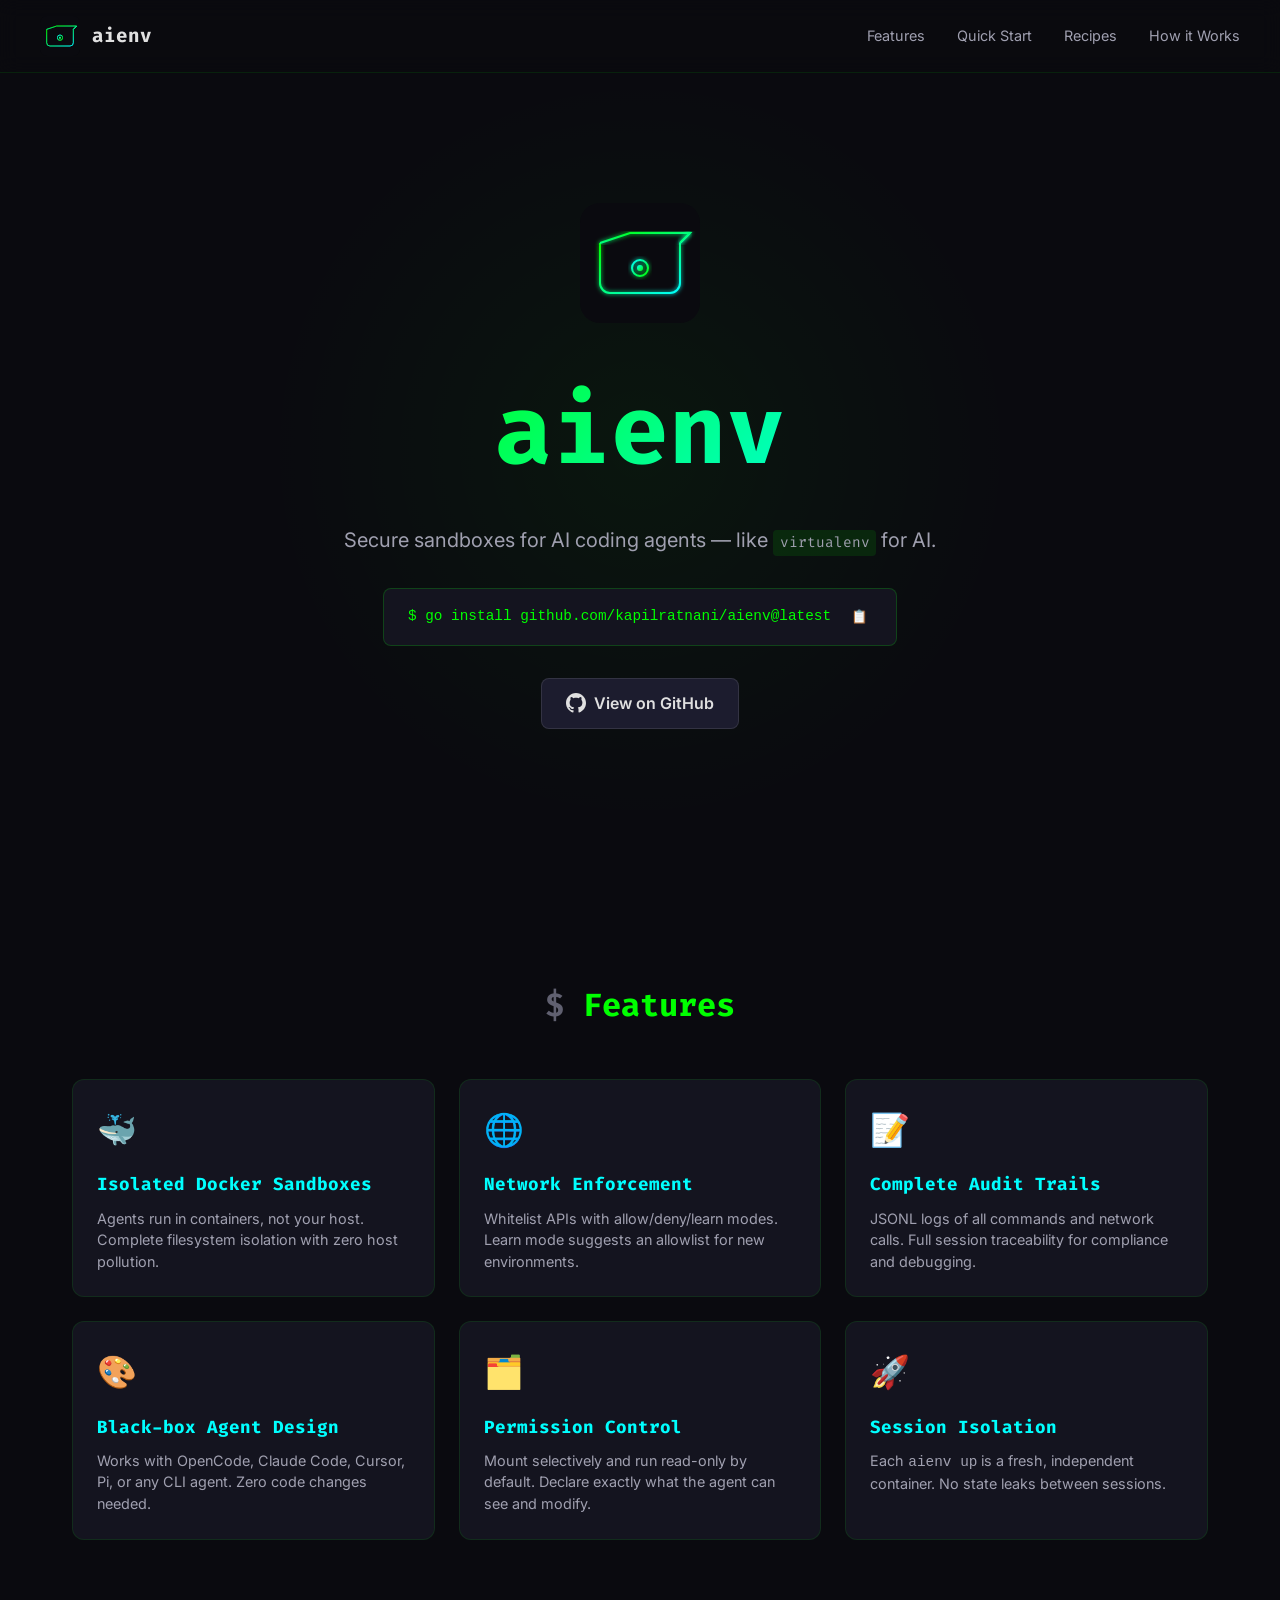
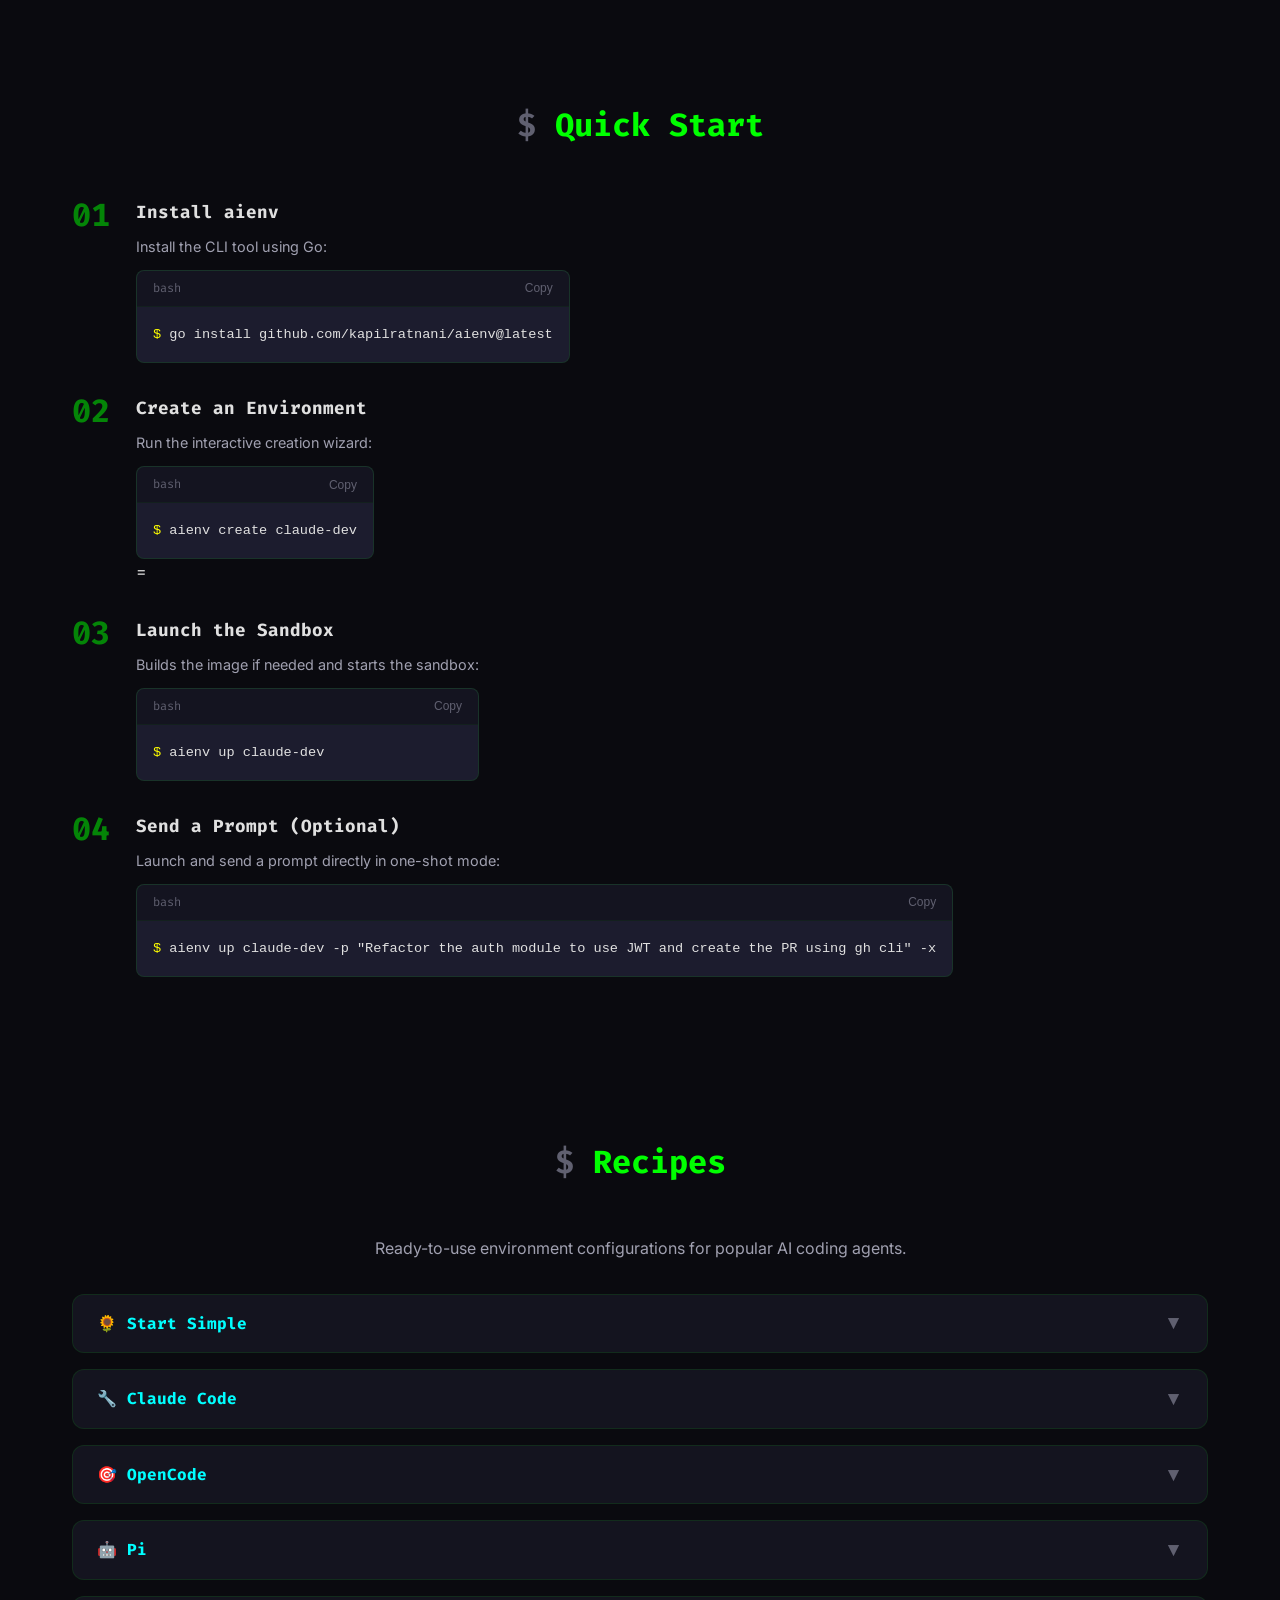
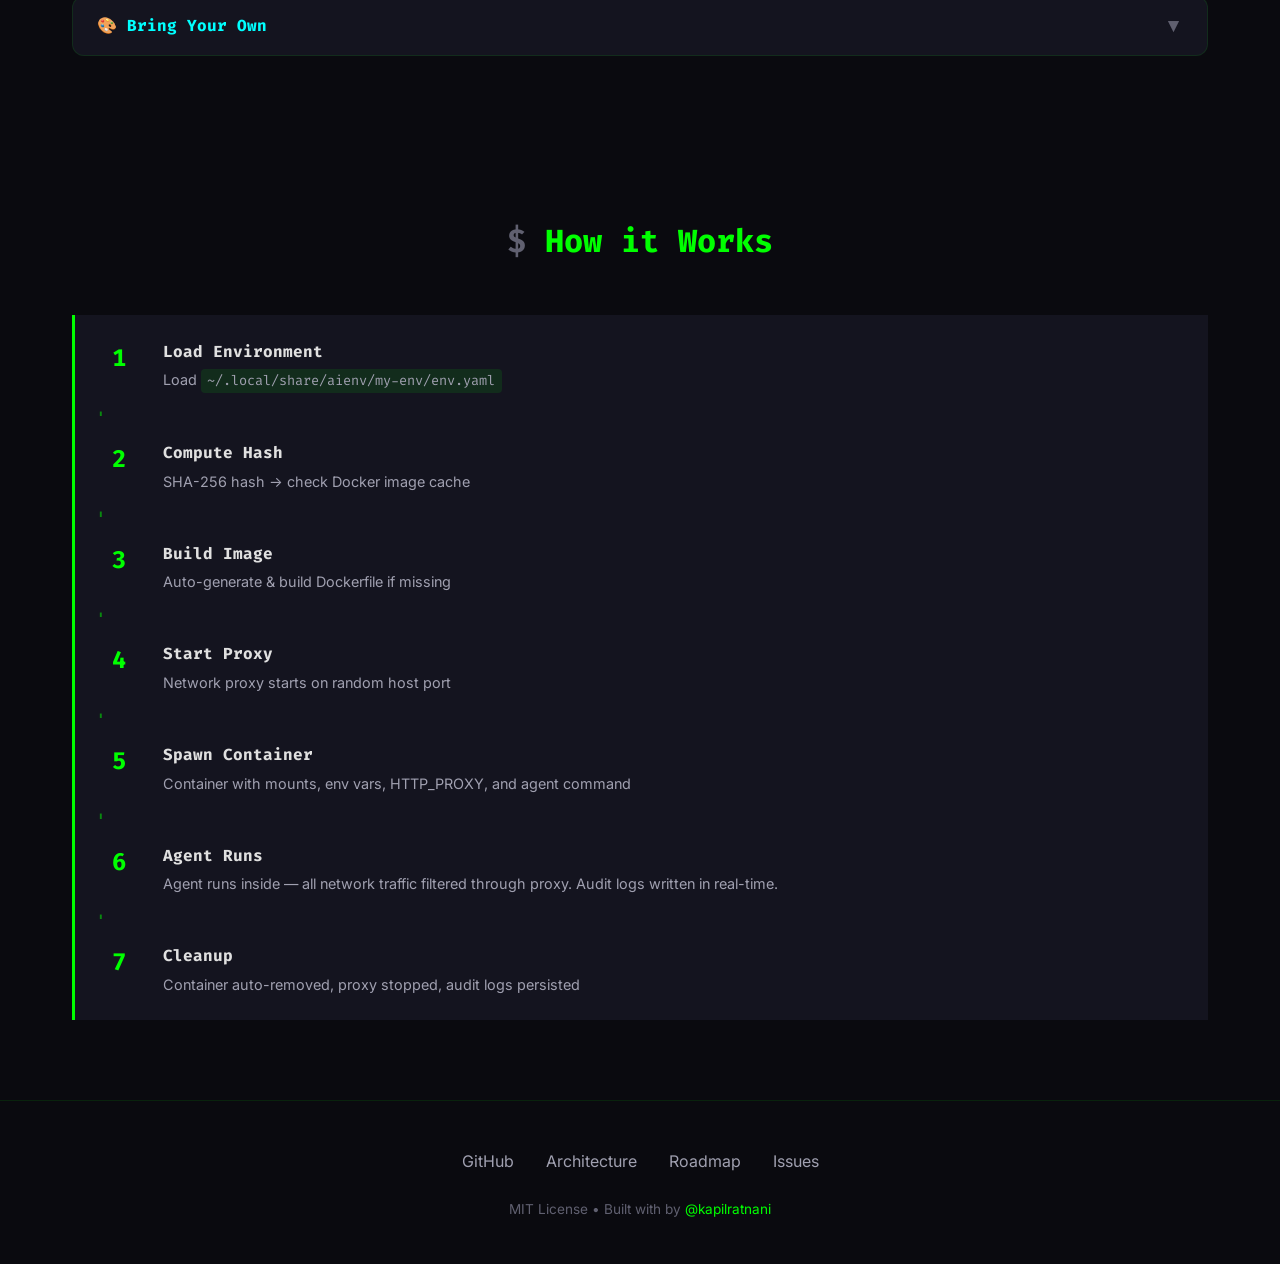
==== website/index.html @ dd850edd "Add GitHub Pages site with dark terminal theme" ====
<!DOCTYPE html>
<html lang="en">
<head>
  <meta charset="UTF-8">
  <meta name="viewport" content="width=device-width, initial-scale=1.0">
  <title>aienv - Secure Sandboxes for AI Coding Agents</title>
  <meta name="description" content="aienv is a Go CLI tool for managing sandboxed, permissions-controlled AI coding environments using Docker.">
  <link rel="icon" type="image/svg+xml" href="assets/aienv-logo.svg">
  <link rel="preconnect" href="https://fonts.googleapis.com">
  <link rel="preconnect" href="https://fonts.gstatic.com" crossorigin>
  <link href="https://fonts.googleapis.com/css2?family=Fira+Code:wght@400;500;700&family=Inter:wght@400;600;700&display=swap" rel="stylesheet">
  <link rel="stylesheet" href="css/style.css">
</head>
<body>

  <!-- Navigation -->
  <nav>
    <div class="nav-container">
      <a href="#home" class="nav-logo">
        <img src="assets/aienv-logo.svg" alt="aienv logo">
        aienv
      </a>
      <button class="nav-toggle" aria-label="Toggle navigation" aria-expanded="false">☰</button>
      <ul class="nav-links">
        <li><a href="#features">Features</a></li>
        <li><a href="#quickstart">Quick&nbsp;Start</a></li>
        <li><a href="#recipes">Recipes</a></li>
        <li><a href="#how-it-works">How&nbsp;it&nbsp;Works</a></li>
      </ul>
    </div>  </nav>

  <!-- Hero -->
  <section class="hero" id="home">
    <div class="hero-bg"></div>
    <div class="hero-content">
      <div class="hero-logo">
        <img src="assets/aienv-logo.svg" alt="aienv logo" width="120" height="120">
      </div>
      <h1>aienv</h1>
      <p class="hero-tagline">Secure sandboxes for AI coding agents — like <code>virtualenv</code> for AI.</p>
      
      <div class="install-command">
        <code>$ go install github.com/kapilratnani/aienv@latest</code>
        <button class="copy-btn" title="Copy to clipboard">📋</button>
      </div>
      
      <div>
        <a href="https://github.com/kapilratnani/aienv" target="_blank" class="github-btn">
          <svg width="20" height="20" viewBox="0 0 24 24" fill="currentColor">
            <path d="M12 0c-6.626 0-12 5.373-12 12 0 5.302 3.438 9.8 8.207 11.387.599.111.793-.261.793-.577v-2.234c-3.338.726-4.033-1.416-4.033-1.416-.546-1.387-1.333-1.756-1.333-1.756-1.089-.745.083-.729.083-.729 1.205.084 1.839 1.237 1.839 1.237 1.07 1.834 2.807 1.304 3.492.997.107-.775.418-1.305.762-1.604-2.665-.305-5.467-1.334-5.467-5.931 0-1.311.469-2.381 1.236-3.221-.124-.303-.535-1.524.117-3.176 0 0 1.008-.322 3.301 1.23.957-.266 1.983-.399 3.003-.404 1.02.005 2.047.138 3.006.404 2.291-1.552 3.297-1.23 3.297-1.23.653 1.653.242 2.874.118 3.176.77.84 1.235 1.911 1.235 3.221 0 4.609-2.807 5.624-5.479 5.921.429.372.823 1.102.823 2.222v3.293c0 .319.192.694.801.576 4.765-1.589 8.199-6.086 8.199-11.386 0-6.627-5.373-12-12-12z"/>
          </svg>
          View on GitHub
        </a>
      </div>
    </div>
  </section>

  <!-- Features -->
  <section id="features">
    <h2 class="section-title fade-in">Features</h2>
    <div class="features-grid">
      <div class="feature-card fade-in">
        <span class="feature-icon">🐳</span>
        <h3>Isolated Docker Sandboxes</h3>
        <p>Agents run in containers, not your host. Complete filesystem isolation with zero host pollution.</p>
      </div>
      <div class="feature-card fade-in">
        <span class="feature-icon">🌐</span>
        <h3>Network Enforcement</h3>
        <p>Whitelist APIs with allow/deny/learn modes. Learn mode suggests an allowlist for new environments.</p>
      </div>
      <div class="feature-card fade-in">
        <span class="feature-icon">📝</span>
        <h3>Complete Audit Trails</h3>
        <p>JSONL logs of all commands and network calls. Full session traceability for compliance and debugging.</p>
      </div>
      <div class="feature-card fade-in">
        <span class="feature-icon">🎨</span>
        <h3>Black-box Agent Design</h3>
        <p>Works with OpenCode, Claude Code, Cursor, Pi, or any CLI agent. Zero code changes needed.</p>
      </div>
      <div class="feature-card fade-in">
        <span class="feature-icon">🗂️</span>
        <h3>Permission Control</h3>
        <p>Mount selectively and run read-only by default. Declare exactly what the agent can see and modify.</p>
      </div>
      <div class="feature-card fade-in">
        <span class="feature-icon">🚀</span>
        <h3>Session Isolation</h3>
        <p>Each <code>aienv up</code> is a fresh, independent container. No state leaks between sessions.</p>
      </div>
    </div>
  </section>

  <!-- Quick Start -->
  <section id="quickstart">
    <h2 class="section-title fade-in">Quick Start</h2>
    <div class="steps">
      <div class="step fade-in">
        <div class="step-number">01</div>
        <div class="step-content">
          <h3>Install aienv</h3>
          <p>Install the CLI tool using Go:</p>
          <div class="code-block">
            <div class="code-header">
              <span>bash</span>
              <button class="copy-btn">Copy</button>
            </div>
            <pre><code><span class="prompt">$</span> go install github.com/kapilratnani/aienv@latest</code></pre>
          </div>
        </div>
      </div>
      
      <div class="step fade-in">
        <div class="step-number">02</div>
        <div class="step-content">
          <h3>Create an Environment</h3>
          <p>Run the interactive creation wizard:</p>
          <div class="code-block">
            <div class="code-header">
              <span>bash</span>
              <button class="copy-btn">Copy</button>
            </div>
            <pre><code><span class="prompt">$</span> aienv create claude-dev</code></pre>
          </div>=        </div>
      </div>
      
      <div class="step fade-in">
        <div class="step-number">03</div>
        <div class="step-content">
          <h3>Launch the Sandbox</h3>
          <p>Builds the image if needed and starts the sandbox:</p>
          <div class="code-block">
            <div class="code-header">
              <span>bash</span>
              <button class="copy-btn">Copy</button>
            </div>
            <pre><code><span class="prompt">$</span> aienv up claude-dev</code></pre>          </div>
        </div>
      </div>
      
      <div class="step fade-in">
        <div class="step-number">04</div>
        <div class="step-content">
          <h3>Send a Prompt (Optional)</h3>
          <p>Launch and send a prompt directly in one-shot mode:</p>
          <div class="code-block">
            <div class="code-header">
              <span>bash</span>
              <button class="copy-btn">Copy</button>
            </div>
 <pre><code><span class="prompt">$</span> aienv up claude-dev -p "Refactor the auth module to use JWT and create the PR using gh cli" -x</code></pre>
          </div>
        </div>
      </div>
    </div>
  </section>

  <!-- Recipes -->
  <section id="recipes">
    <h2 class="section-title fade-in">Recipes</h2>
    <p style="text-align: center; color: var(--text-secondary); margin-bottom: 2rem; max-width: 600px; margin-left: auto; margin-right: auto;">Ready-to-use environment configurations for popular AI coding agents.</p>
    
    <div class="recipes-list">
      <div class="recipe-item fade-in">
        <div class="recipe-header">
          <h3>🌻 Start Simple</h3>
          <button class="recipe-toggle">▼</button>
        </div>
        <div class="recipe-content">
          <div class="code-block">
            <div class="code-header">
              <span>yaml</span>
              <button class="copy-btn">Copy</button>
            </div>
            <pre><code><span class="keyword">env</span>:
  <span class="keyword">name</span>: my-coding-env
  <span class="keyword">description</span>: coding env for my project

<span class="keyword">agent</span>:
  <span class="keyword">install</span>:
    - npm install -g opencode-ai
  <span class="keyword">command</span>:
    - opencode
  <span class="keyword">env</span>:
    - <span class="keyword">GITHUB_TOKEN</span>: "env:GITHUB_TOKEN"
  <span class="keyword">mounts</span>:
    - <span class="keyword">source</span>: /path/to/your/project
      <span class="keyword">target</span>: /workspace
      <span class="keyword">writable</span>: true</code></pre>
          </div>
        </div>
      </div>
      
      <div class="recipe-item fade-in">
        <div class="recipe-header">
          <h3>🔧 Claude Code</h3>
          <button class="recipe-toggle">▼</button>
        </div>
        <div class="recipe-content">
          <div class="code-block">
            <div class="code-header">
              <span>yaml</span>
              <button class="copy-btn">Copy</button>
            </div>
            <pre><code><span class="keyword">env</span>:
  <span class="keyword">name</span>: claude-dev
  <span class="keyword">description</span>: Sandboxed Claude Code

<span class="keyword">agent</span>:
  <span class="keyword">install</span>:
    - npm install -g @anthropic-ai/claude-code
  <span class="keyword">command</span>: [claude]
  <span class="keyword">env</span>:
    <span class="keyword">ANTHROPIC_API_KEY</span>: "env:ANTHROPIC_API_KEY"
  <span class="keyword">mounts</span>:
    - <span class="keyword">source</span>: /home/you/projects/my-app
      <span class="keyword">target</span>: /workspace
      <span class="keyword">writable</span>: true
    - <span class="keyword">source</span>: ~/.claude
      <span class="keyword">target</span>: ~/.claude
      <span class="keyword">writable</span>: true</code></pre>
          </div>
        </div>
      </div>
      
      <div class="recipe-item fade-in">
        <div class="recipe-header">
          <h3>🎯 OpenCode</h3>
          <button class="recipe-toggle">▼</button>
        </div>
        <div class="recipe-content">
 <div class="code-block">
            <div class="code-header">
              <span>yaml</span>
              <button class="copy-btn">Copy</button>
            </div>
            <pre><code><span class="keyword">env</span>:
  <span class="keyword">name</span>: opencode-dev
  <span class="keyword">description</span>: Develop with OpenCode

<span class="keyword">agent</span>:
  <span class="keyword">install</span>:
    - npm install -g opencode-ai
  <span class="keyword">command</span>: [opencode]
  <span class="keyword">prompt_flag</span>: "--prompt"
  <span class="keyword">exit_subcommand</span>: "run"
  <span class="keyword">args</span>: [--model, opencode/deepseek-v4-flash-free]
  <span class="keyword">mounts</span>:
    - <span class="keyword">source</span>: /home/you/projects/aienv
      <span class="keyword">target</span>: /workspace
      <span class="keyword">writable</span>: true</code></pre>
          </div>
        </div>
      </div>
      
      <div class="recipe-item fade-in">
        <div class="recipe-header">
          <h3>🤖 Pi</h3>
          <button class="recipe-toggle">▼</button>
        </div>
        <div class="recipe-content">
          <div class="code-block">
            <div class="code-header">
              <span>yaml</span>
              <button class="copy-btn">Copy</button>
            </div>
            <pre><code><span class="keyword">env</span>:
  <span class="keyword">name</span>: pi-dev
  <span class="keyword">description</span>: Sandboxed Pi coding agent

<span class="keyword">agent</span>:
  <span class="keyword">install</span>:
    - npm install -g @earendil-works/pi-coding-agent
  <span class="keyword">command</span>: [pi]
  <span class="keyword">env</span>:
    <span class="keyword">ANTHROPIC_API_KEY</span>: "env:ANTHROPIC_API_KEY"
  <span class="keyword">mounts</span>:
    - <span class="keyword">source</span>: /home/you/projects/my-app
      <span class="keyword">target</span>: /workspace
      <span class="keyword">writable</span>: true</code></pre>
 </div>
        </div>
      </div>

      <div class="recipe-item fade-in">
        <div class="recipe-header">
          <h3>🎨 Bring Your Own</h3>
          <button class="recipe-toggle">▼</button>
        </div>
        <div class="recipe-content">
          <div class="code-block">
            <div class="code-header">
              <span>yaml</span>
              <button class="copy-btn">Copy</button>
            </div>
            <pre><code><span class="comment"># Any CLI-based agent works — just change agent.install and agent.command</span>
<span class="keyword">env</span>:
  <span class="keyword">name</span>: my-agent
  <span class="keyword">description</span>: My custom AI agent

<span class="keyword">agent</span>:
  <span class="keyword">install</span>:
    - npm install -g my-agent-cli
  <span class="keyword">command</span>: [my-agent]
  <span class="keyword">mounts</span>:
    - <span class="keyword">source</span>: /home/you/projects/my-app
      <span class="keyword">target</span>: /workspace
      <span class="keyword">writable</span>: true</code></pre>
          </div>
        </div>
      </div>
    </div>
  </section>

  <!-- How it Works -->
  <section id="how-it-works">
    <h2 class="section-title fade-in">How it Works</h2>
    <div class="flow-diagram">
      <div class="flow-step fade-in">
        <div class="flow-number">1</div>
        <div class="flow-content">
          <h4>Load Environment</h4>
          <p>Load <code>~/.local/share/aienv/my-env/env.yaml</code></p>
        </div>
      </div>
      
      <div class="flow-step fade-in">
        <div class="flow-number">2</div>
        <div class="flow-content">
          <h4>Compute Hash</h4>
          <p>SHA-256 hash → check Docker image cache</p>
        </div>
      </div>
      
      <div class="flow-step fade-in">
        <div class="flow-number">3</div>
        <div class="flow-content">
          <h4>Build Image</h4>
          <p>Auto-generate & build Dockerfile if missing</p>
        </div>
      </div>
      
      <div class="flow-step fade-in">
        <div class="flow-number">4</div>
 <div class="flow-content">
          <h4>Start Proxy</h4>
          <p>Network proxy starts on random host port</p>
        </div>
      </div>
      
      <div class="flow-step fade-in">
        <div class="flow-number">5</div>
        <div class="flow-content">
          <h4>Spawn Container</h4>
          <p>Container with mounts, env vars, HTTP_PROXY, and agent command</p>
        </div>
      </div>
      
      <div class="flow-step fade-in">
        <div class="flow-number">6</div>
        <div class="flow-content">
          <h4>Agent Runs</h4>
          <p>Agent runs inside — all network traffic filtered through proxy. Audit logs written in real-time.</p>
        </div>
      </div>
      
      <div class="flow-step fade-in">
        <div class="flow-number">7</div>
        <div class="flow-content">
          <h4>Cleanup</h4>
          <p>Container auto-removed, proxy stopped, audit logs persisted</p>
        </div>
      </div>
    </div>
  </section>

  <!-- Footer -->
  <footer>
    <div class="footer-links">
      <a href="https://github.com/kapilratnani/aienv" target="_blank">GitHub</a>
      <a href="https://github.com/kapilratnani/aienv/blob/main/docs/architecture.md" target="_blank">Architecture</a>
      <a href="https://github.com/kapilratnani/aienv/blob/main/docs/roadmap.md" target="_blank">Roadmap</a>
      <a href="https://github.com/kapilratnani/aienv/issues" target="_blank">Issues</a>
    </div>
    <p class="footer-copy">
      MIT License • Built with by <a href="https://github.com/kapilratnani" target="_blank" style="color: var(--accent-green); text-decoration: none;">@kapilratnani</a>
    </p>
  </footer>

  <script src="js/main.js"></script>
</body>
</html>
---- website/css/style.css ----
:root {
  --bg-primary: #0a0a0f;
  --bg-secondary: #14141f;
  --bg-tertiary: #1c1c2e;
  --text-primary: #e0e0e0;
  --text-secondary: #a0a0b0;
  --text-muted: #606070;
  --accent-green: #00ff00;
  --accent-cyan: #00ffff;
  --accent-yellow: #ffff00;
  --font-mono: 'Fira Code', 'JetBrains Mono', monospace;
  --font-sans: 'Inter', -apple-system, BlinkMacSystemFont, sans-serif;
}

*,
*::before,
*::after {
  margin: 0;
  padding: 0;
  box-sizing: border-box;
}

html {
  scroll-behavior: smooth;
  scroll-padding-top: 80px;
}

body {
  background-color: var(--bg-primary);
  color: var(--text-primary);
  font-family: var(--font-sans);
  line-height: 1.6;
  overflow-x: hidden;
}

::-webkit-scrollbar {
  width: 10px;
}

::-webkit-scrollbar-track {
  background: var(--bg-primary);
}

::-webkit-scrollbar-thumb {
  background: var(--bg-tertiary);
  border-radius: 5px;
  border: 2px solid var(--bg-primary);
}

::-webkit-scrollbar-thumb:hover {
  background: var(--accent-green);
}

nav {
  position: fixed;
  top: 0;
  left: 0;
  right: 0;
  background: rgba(10, 10, 15, 0.9);
  backdrop-filter: blur(10px);
  z-index: 1000;
  padding: 1rem 2rem;
  border-bottom: 1px solid rgba(0, 255, 0, 0.1);
}

.nav-container {
  max-width: 1200px;
  margin: 0 auto;
  display: flex;
  justify-content: space-between;
  align-items: center;
}

.nav-logo {
  display: flex;
  align-items: center;
  gap: 0.75rem;
  text-decoration: none;
  color: var(--text-primary);
  font-family: var(--font-mono);
  font-size: 1.2rem;
  font-weight: 700;
}

.nav-logo img {
  width: 40px;
  height: 40px;
}

.nav-links {
  display: flex;
  gap: 2rem;
  list-style: none;
}

.nav-links a {
  color: var(--text-secondary);
  text-decoration: none;
  font-size: 0.9rem;
  transition: color 0.3s ease;
}

.nav-links a:hover {
  color: var(--accent-green);
}

.nav-toggle {
  display: none;
  background: none;
  border: none;
  color: var(--text-primary);
  font-size: 1.5rem;
  cursor: pointer;
}

.hero {
  min-height: 100vh;
  display: flex;
  align-items: center;
  justify-content: center;
  text-align: center;
  padding: 6rem 2rem 4rem;
  position: relative;
  overflow: hidden;
}

.hero-bg {
  position: absolute;
  top: 0;
  left: 0;
  right: 0;
  bottom: 0;
  background: radial-gradient(circle at 50% 50%, rgba(0, 255, 0, 0.05) 0%, transparent 50%);
  pointer-events: none;
}

.hero-content {
  position: relative;
  z-index: 1;
  max-width: 800px;
}

.hero-logo {
  width: 120px;
  height: 120px;
  margin: 0 auto 2rem;
  animation: float 6s ease-in-out infinite;
}

@keyframes float {
  0%, 100% { transform: translateY(0); }
  50% { transform: translateY(-20px); }
}

.hero h1 {
  font-family: var(--font-mono);
  font-size: clamp(3rem, 8vw, 6rem);
  font-weight: 700;
  margin-bottom: 1rem;
  background: linear-gradient(135deg, var(--accent-green), var(--accent-cyan));
  -webkit-background-clip: text;
  -webkit-text-fill-color: transparent;
  background-clip: text;
}

.hero-tagline {
  font-size: 1.25rem;
  color: var(--text-secondary);
  margin-bottom: 2rem;
  max-width: 600px;
  margin-left: auto;
  margin-right: auto;
}

.hero-tagline code {
  background: rgba(0, 255, 0, 0.1);
  padding: 0.2rem 0.4rem;
  border-radius: 4px;
  font-family: var(--font-mono);
  font-size: 0.9rem;
}

.install-command {
  display: inline-flex;
  align-items: center;
  gap: 1rem;
  background: var(--bg-secondary);
  border: 1px solid rgba(0, 255, 0, 0.2);
  border-radius: 8px;
  padding: 1rem 1.5rem;
  font-family: var(--font-mono);
  font-size: 0.9rem;
  margin-bottom: 2rem;
  position: relative;
  overflow-x: auto;
  max-width: 100%;
}

.install-command::before {
  content: '';
  position: absolute;
  top: 0;
  left: -100%;
  width: 100%;
  height: 100%;
  background: linear-gradient(90deg, transparent, rgba(0, 255, 0, 0.05), transparent);
  animation: shimmer 3s infinite;
}

@keyframes shimmer {
  0% { left: -100%; }
  100% { left: 100%; }
}

.install-command code {
  color: var(--accent-green);
  white-space: nowrap;
}

.install-command button {
  background: none;
  border: none;
  color: var(--text-secondary);
  cursor: pointer;
  padding: 0.25rem;
  transition: color 0.3s ease;
  flex-shrink: 0;
}

.install-command button:hover {
  color: var(--accent-green);
}

.github-btn {
  display: inline-flex;
  align-items: center;
  gap: 0.5rem;
  background: var(--bg-tertiary);
  color: var(--text-primary);
  text-decoration: none;
  padding: 0.75rem 1.5rem;
  border-radius: 8px;
  border: 1px solid rgba(255, 255, 255, 0.1);
  font-weight: 600;
  transition: all 0.3s ease;
}

.github-btn:hover {
  background: var(--bg-secondary);
  border-color: var(--accent-green);
  color: var(--accent-green);
}

section {
  padding: 5rem 2rem;
  max-width: 1200px;
  margin: 0 auto;
}

.section-title {
  font-family: var(--font-mono);
  font-size: 2rem;
  margin-bottom: 3rem;
  text-align: center;
  color: var(--accent-green);
}

.section-title::before {
  content: '$ ';
  color: var(--text-muted);
}

.features-grid {
  display: grid;
  grid-template-columns: repeat(auto-fit, minmax(300px, 1fr));
  gap: 1.5rem;
}

.feature-card {
  background: var(--bg-secondary);
  border: 1px solid rgba(0, 255, 0, 0.1);
  border-radius: 12px;
  padding: 1.5rem;
  transition: all 0.3s ease;
  position: relative;
  overflow: hidden;
}

.feature-card::before {
  content: '';
  position: absolute;
  top: 0;
  left: 0;
  right: 0;
  height: 2px;
  background: linear-gradient(90deg, var(--accent-green), var(--accent-cyan));
  transform: scaleX(0);
  transition: transform 0.3s ease;
}

.feature-card:hover::before {
  transform: scaleX(1);
}

.feature-card:hover {
  border-color: rgba(0, 255, 0, 0.3);
  transform: translateY(-2px);
  box-shadow: 0 10px 30px rgba(0, 255, 0, 0.05);
}

.feature-icon {
  font-size: 2rem;
  margin-bottom: 1rem;
  display: block;
}

.feature-card h3 {
  font-family: var(--font-mono);
  font-size: 1.1rem;
  margin-bottom: 0.5rem;
  color: var(--accent-cyan);
}

.feature-card p {
  color: var(--text-secondary);
  font-size: 0.9rem;
  line-height: 1.5;
}

.steps {
  display: flex;
  flex-direction: column;
  gap: 2rem;
}

.step {
  display: flex;
  gap: 1.5rem;
  align-items: flex-start;
}

.step-number {
  font-family: var(--font-mono);
  font-size: 2rem;
  font-weight: 700;
  color: var(--accent-green);
  opacity: 0.5;
  line-height: 1;
  min-width: 40px;
}

.step-content h3 {
  font-family: var(--font-mono);
  font-size: 1.1rem;
  margin-bottom: 0.5rem;
  color: var(--text-primary);
}

.step-content p {
  color: var(--text-secondary);
  font-size: 0.9rem;
  margin-bottom: 0.75rem;
}

.code-block {
  background: var(--bg-tertiary);
  border: 1px solid rgba(0, 255, 0, 0.1);
  border-radius: 8px;
  overflow: hidden;
  position: relative;
}

.code-header {
  display: flex;
  justify-content: space-between;
  align-items: center;
  padding: 0.5rem 1rem;
  background: rgba(0, 0, 0, 0.3);
  border-bottom: 1px solid rgba(0, 255, 0, 0.05);
}

.code-header span {
  font-family: var(--font-mono);
  font-size: 0.75rem;
  color: var(--text-muted);
}

.code-header button {
  background: none;
  border: none;
  color: var(--text-muted);
  cursor: pointer;
  font-size: 0.75rem;
  transition: color 0.3s ease;
}

.code-header button:hover {
  color: var(--accent-green);
}

.code-block pre {
  padding: 1rem;
  overflow-x: auto;
  font-family: var(--font-mono);
  font-size: 0.85rem;
  line-height: 1.6;
}

.code-block code {
  color: var(--text-primary);
}

.code-block .comment { color: var(--text-muted); }
.code-block .keyword { color: var(--accent-cyan); }
.code-block .string { color: var(--accent-green); }
.code-block .prompt { color: var(--accent-yellow); user-select: none; }

.recipes-list {
  display: flex;
  flex-direction: column;
  gap: 1rem;
}

.recipe-item {
  background: var(--bg-secondary);
  border: 1px solid rgba(0, 255, 0, 0.1);
  border-radius: 12px;
  overflow: hidden;
}

.recipe-header {
  display: flex;
  justify-content: space-between;
  align-items: center;
  padding: 1rem 1.5rem;
  cursor: pointer;
  transition: background 0.3s ease;
}

.recipe-header:hover {
  background: rgba(0, 255, 0, 0.02);
}

.recipe-header h3 {
  font-family: var(--font-mono);
  font-size: 1rem;
  color: var(--accent-cyan);
}

.recipe-toggle {
  background: none;
  border: none;
  color: var(--text-muted);
  font-size: 1.2rem;
  cursor: pointer;
  transition: transform 0.3s ease;
}

.recipe-toggle.active {
  transform: rotate(180deg);
}

.recipe-content {
  max-height: 0;
  overflow: hidden;
  transition: max-height 0.3s ease;
}

.recipe-content.active {
  max-height: 1000px;
}

.recipe-content .code-block {
  margin: 0 1.5rem 1.5rem;
  border-radius: 8px;
}

.flow-diagram {
  display: flex;
  flex-direction: column;
  gap: 0;
  position: relative;
}

.flow-step {
  display: flex;
  gap: 1.5rem;
  align-items: flex-start;
  padding: 1.5rem;
  background: var(--bg-secondary);
  border-left: 3px solid var(--accent-green);
  margin-bottom: 0;
  position: relative;
  transition: all 0.3s ease;
}

.flow-step:hover {
  background: var(--bg-tertiary);
  border-left-color: var(--accent-cyan);
}

.flow-step::after {
  content: '\2193';
  position: absolute;
  bottom: -1.5rem;
  left: 1rem;
  color: var(--accent-green);
  font-size: 1.5rem;
  opacity: 0.5;
}

.flow-step:last-child::after {
  display: none;
}

.flow-number {
  font-family: var(--font-mono);
  font-size: 1.5rem;
  font-weight: 700;
  color: var(--accent-green);
  min-width: 40px;
  text-align: center;
}

.flow-content h4 {
  font-family: var(--font-mono);
  font-size: 1rem;
  margin-bottom: 0.25rem;
  color: var(--text-primary);
}

.flow-content p {
  color: var(--text-secondary);
  font-size: 0.9rem;
}

.flow-content code {
  background: rgba(0, 255, 0, 0.1);
  padding: 0.2rem 0.4rem;
  border-radius: 4px;
  font-family: var(--font-mono);
  font-size: 0.85rem;
}

footer {
  border-top: 1px solid rgba(0, 255, 0, 0.1);
  padding: 3rem 2rem;
  text-align: center;
}

.footer-links {
  display: flex;
  justify-content: center;
  gap: 2rem;
  margin-bottom: 1.5rem;
  flex-wrap: wrap;
}

.footer-links a {
  color: var(--text-secondary);
  text-decoration: none;
  transition: color 0.3s ease;
}

.footer-links a:hover {
  color: var(--accent-green);
}

.footer-copy {
  color: var(--text-muted);
  font-size: 0.85rem;
}

.fade-in {
  opacity: 0;
  transform: translateY(20px);
  transition: opacity 0.6s ease, transform 0.6s ease;
}

.fade-in.visible {
  opacity: 1;
  transform: translateY(0);
}

@media (max-width: 768px) {
  .nav-links {
    display: none;
    position: absolute;
    top: 100%;
    left: 0;
    right: 0;
    background: var(--bg-secondary);
    flex-direction: column;
    padding: 1rem;
    border-bottom: 1px solid rgba(0, 255, 0, 0.1);
  }

  .nav-links.active {
    display: flex;
  }

  .nav-toggle {
    display: block;
  }

  .hero h1 {
    font-size: 2.5rem;
  }

  .install-command {
    font-size: 0.75rem;
    padding: 0.75rem;
  }

  .features-grid {
    grid-template-columns: 1fr;
  }

  .step {
    flex-direction: column;
    gap: 0.5rem;
  }

  .flow-step {
    padding: 1rem;
  }

  section {
    padding: 3rem 1rem;
  }
}
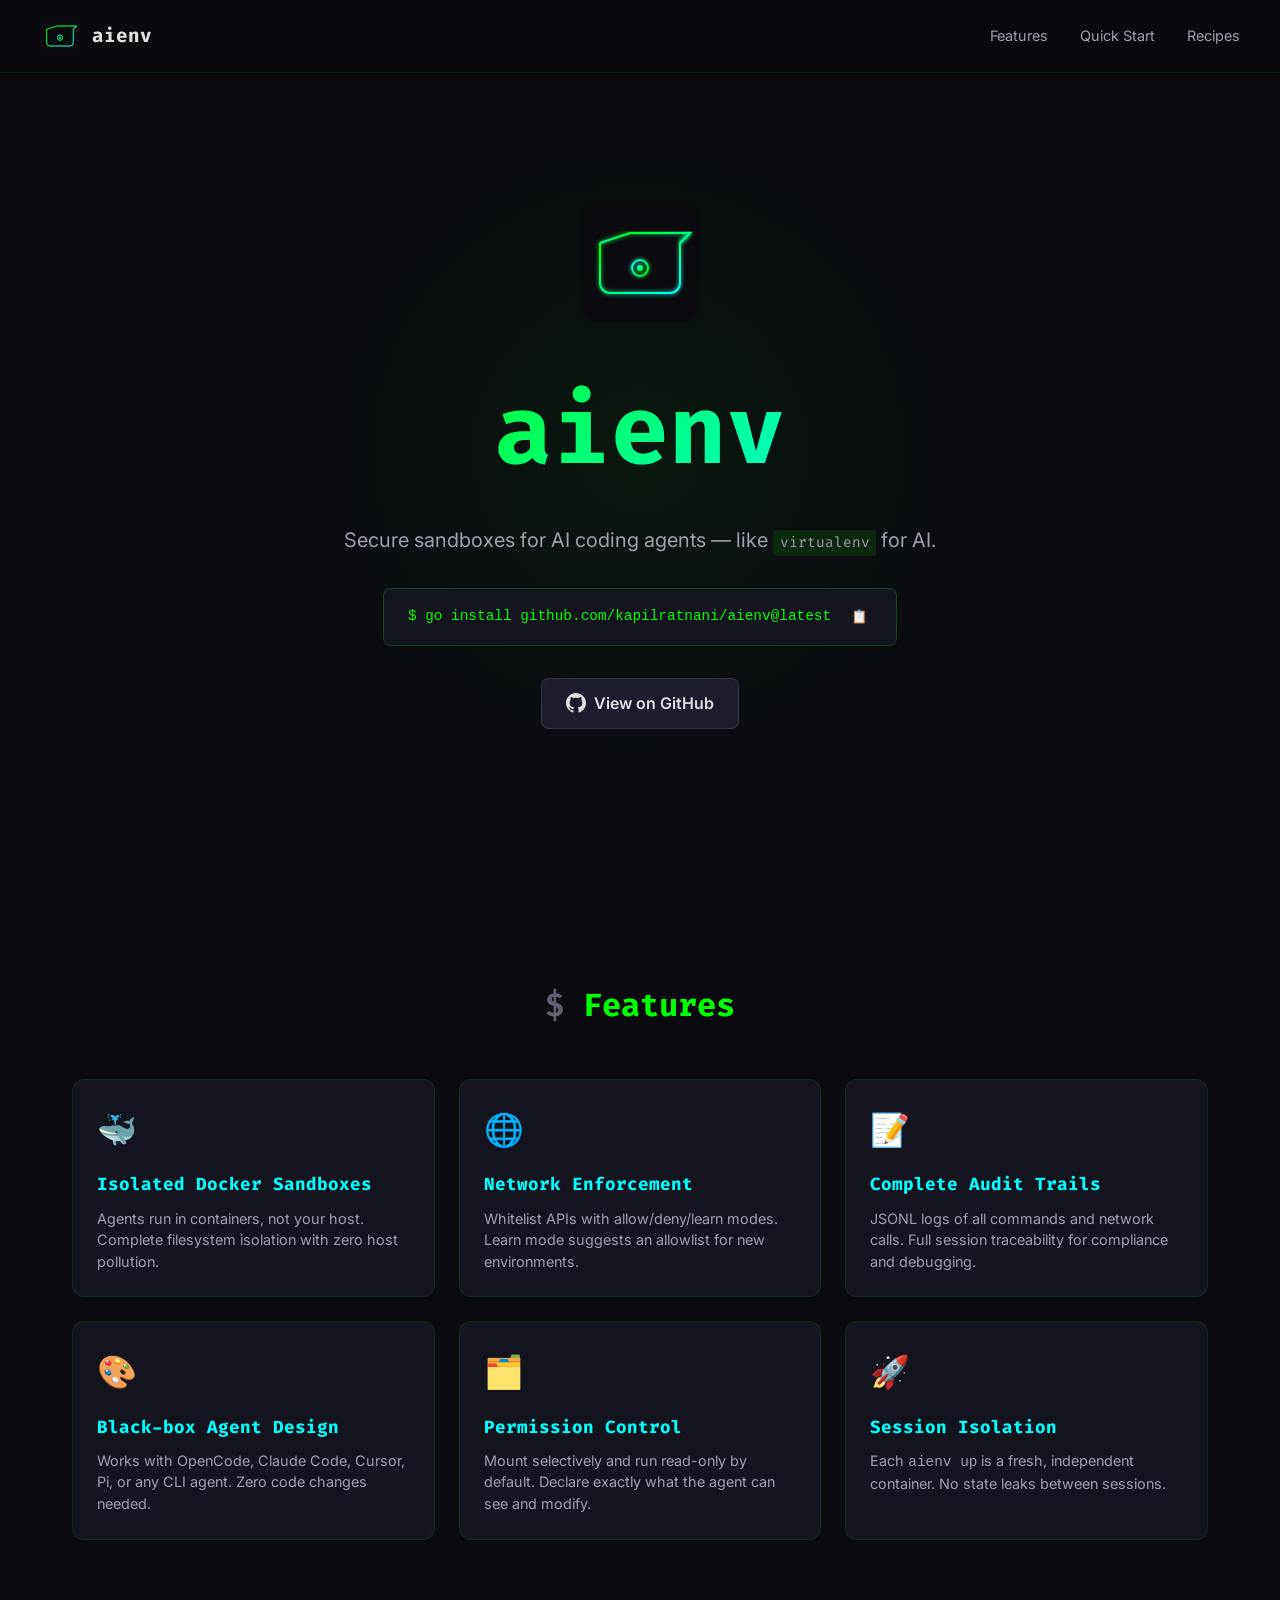
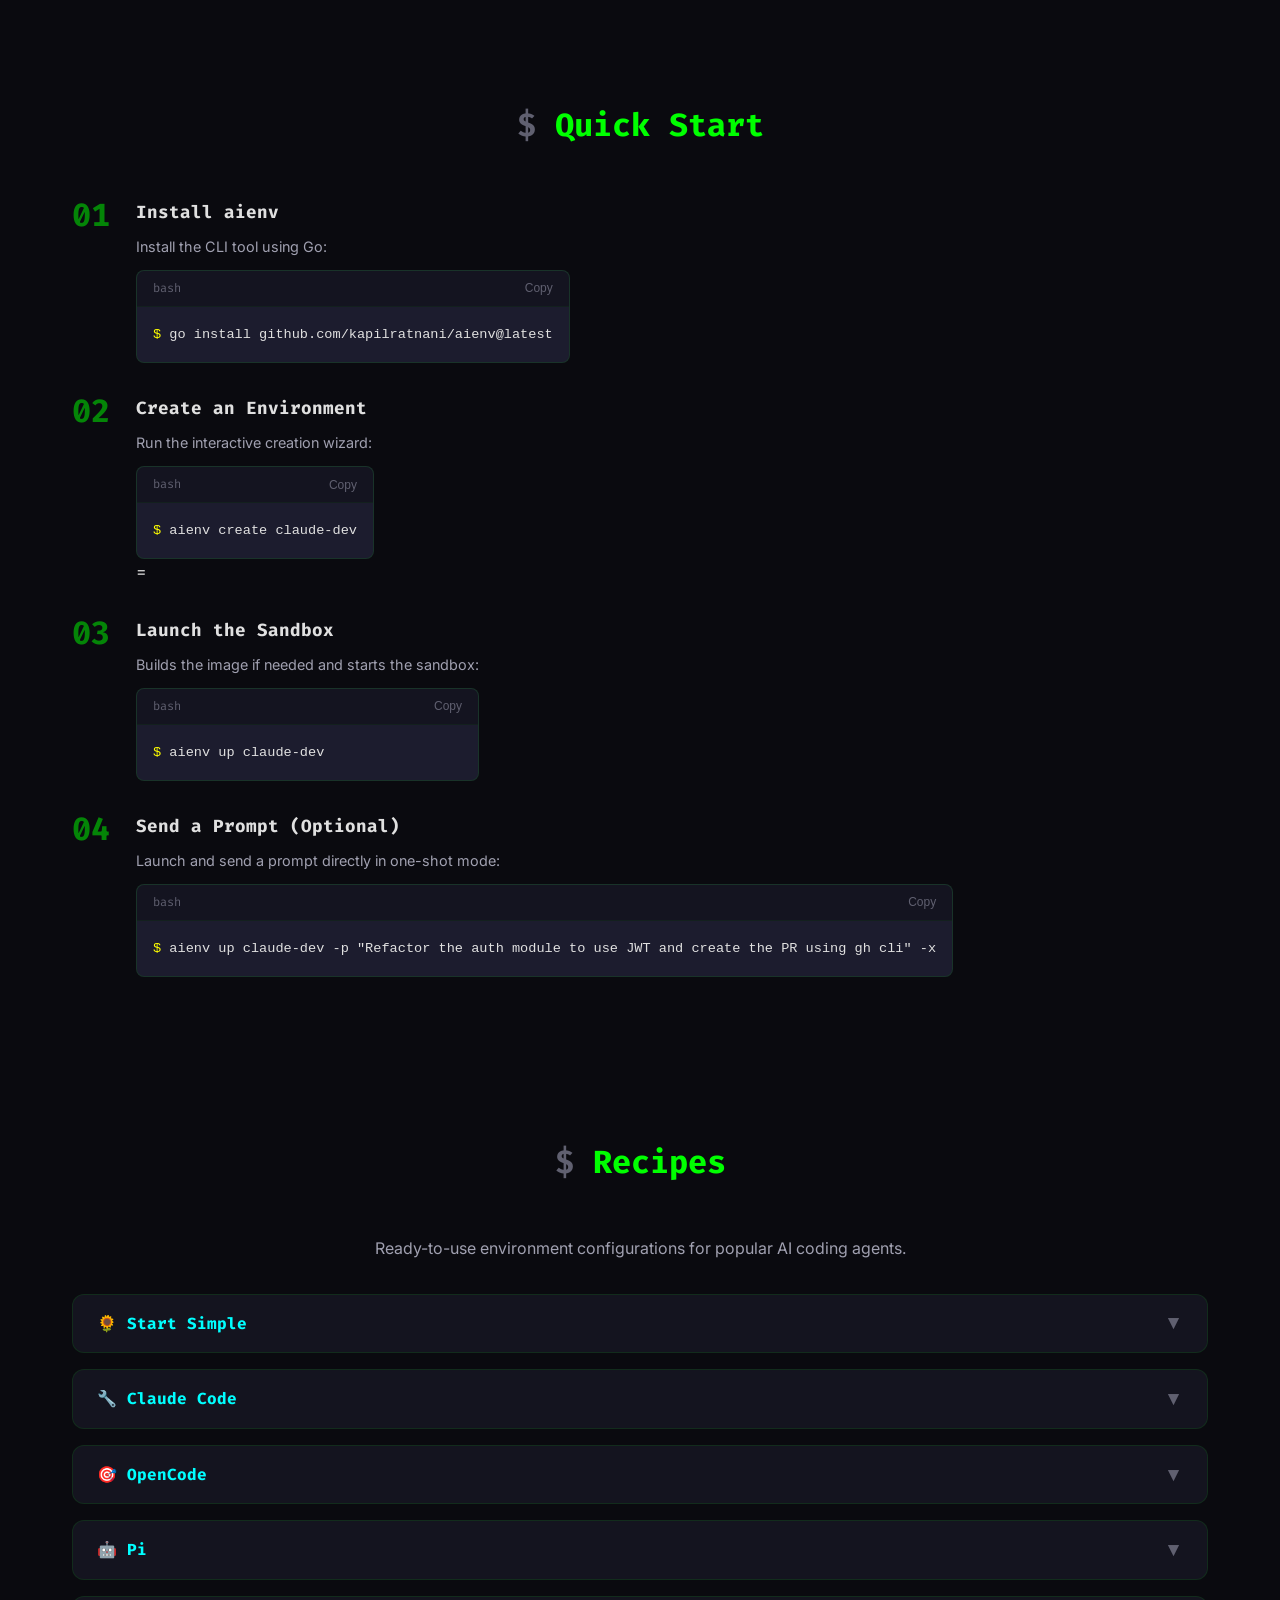
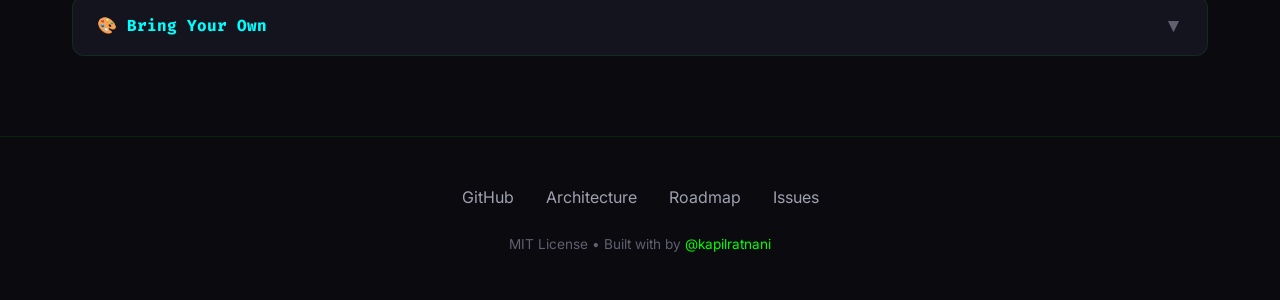
==== commit dfa2b42d: "Remove 'How it Works' section from website" ====
--- a/website/index.html
+++ b/website/index.html
@@ -25,7 +25,6 @@
         <li><a href="#features">Features</a></li>
         <li><a href="#quickstart">Quick&nbsp;Start</a></li>
         <li><a href="#recipes">Recipes</a></li>
-        <li><a href="#how-it-works">How&nbsp;it&nbsp;Works</a></li>
       </ul>
     </div>  </nav>
 
@@ -313,68 +312,6 @@
     </div>
   </section>
 
-  <!-- How it Works -->
-  <section id="how-it-works">
-    <h2 class="section-title fade-in">How it Works</h2>
-    <div class="flow-diagram">
-      <div class="flow-step fade-in">
-        <div class="flow-number">1</div>
-        <div class="flow-content">
-          <h4>Load Environment</h4>
-          <p>Load <code>~/.local/share/aienv/my-env/env.yaml</code></p>
-        </div>
-      </div>
-      
-      <div class="flow-step fade-in">
-        <div class="flow-number">2</div>
-        <div class="flow-content">
-          <h4>Compute Hash</h4>
-          <p>SHA-256 hash → check Docker image cache</p>
-        </div>
-      </div>
-      
-      <div class="flow-step fade-in">
-        <div class="flow-number">3</div>
-        <div class="flow-content">
-          <h4>Build Image</h4>
-          <p>Auto-generate & build Dockerfile if missing</p>
-        </div>
-      </div>
-      
-      <div class="flow-step fade-in">
-        <div class="flow-number">4</div>
- <div class="flow-content">
-          <h4>Start Proxy</h4>
-          <p>Network proxy starts on random host port</p>
-        </div>
-      </div>
-      
-      <div class="flow-step fade-in">
-        <div class="flow-number">5</div>
-        <div class="flow-content">
-          <h4>Spawn Container</h4>
-          <p>Container with mounts, env vars, HTTP_PROXY, and agent command</p>
-        </div>
-      </div>
-      
-      <div class="flow-step fade-in">
-        <div class="flow-number">6</div>
-        <div class="flow-content">
-          <h4>Agent Runs</h4>
-          <p>Agent runs inside — all network traffic filtered through proxy. Audit logs written in real-time.</p>
-        </div>
-      </div>
-      
-      <div class="flow-step fade-in">
-        <div class="flow-number">7</div>
-        <div class="flow-content">
-          <h4>Cleanup</h4>
-          <p>Container auto-removed, proxy stopped, audit logs persisted</p>
-        </div>
-      </div>
-    </div>
-  </section>
-
   <!-- Footer -->
   <footer>
     <div class="footer-links">
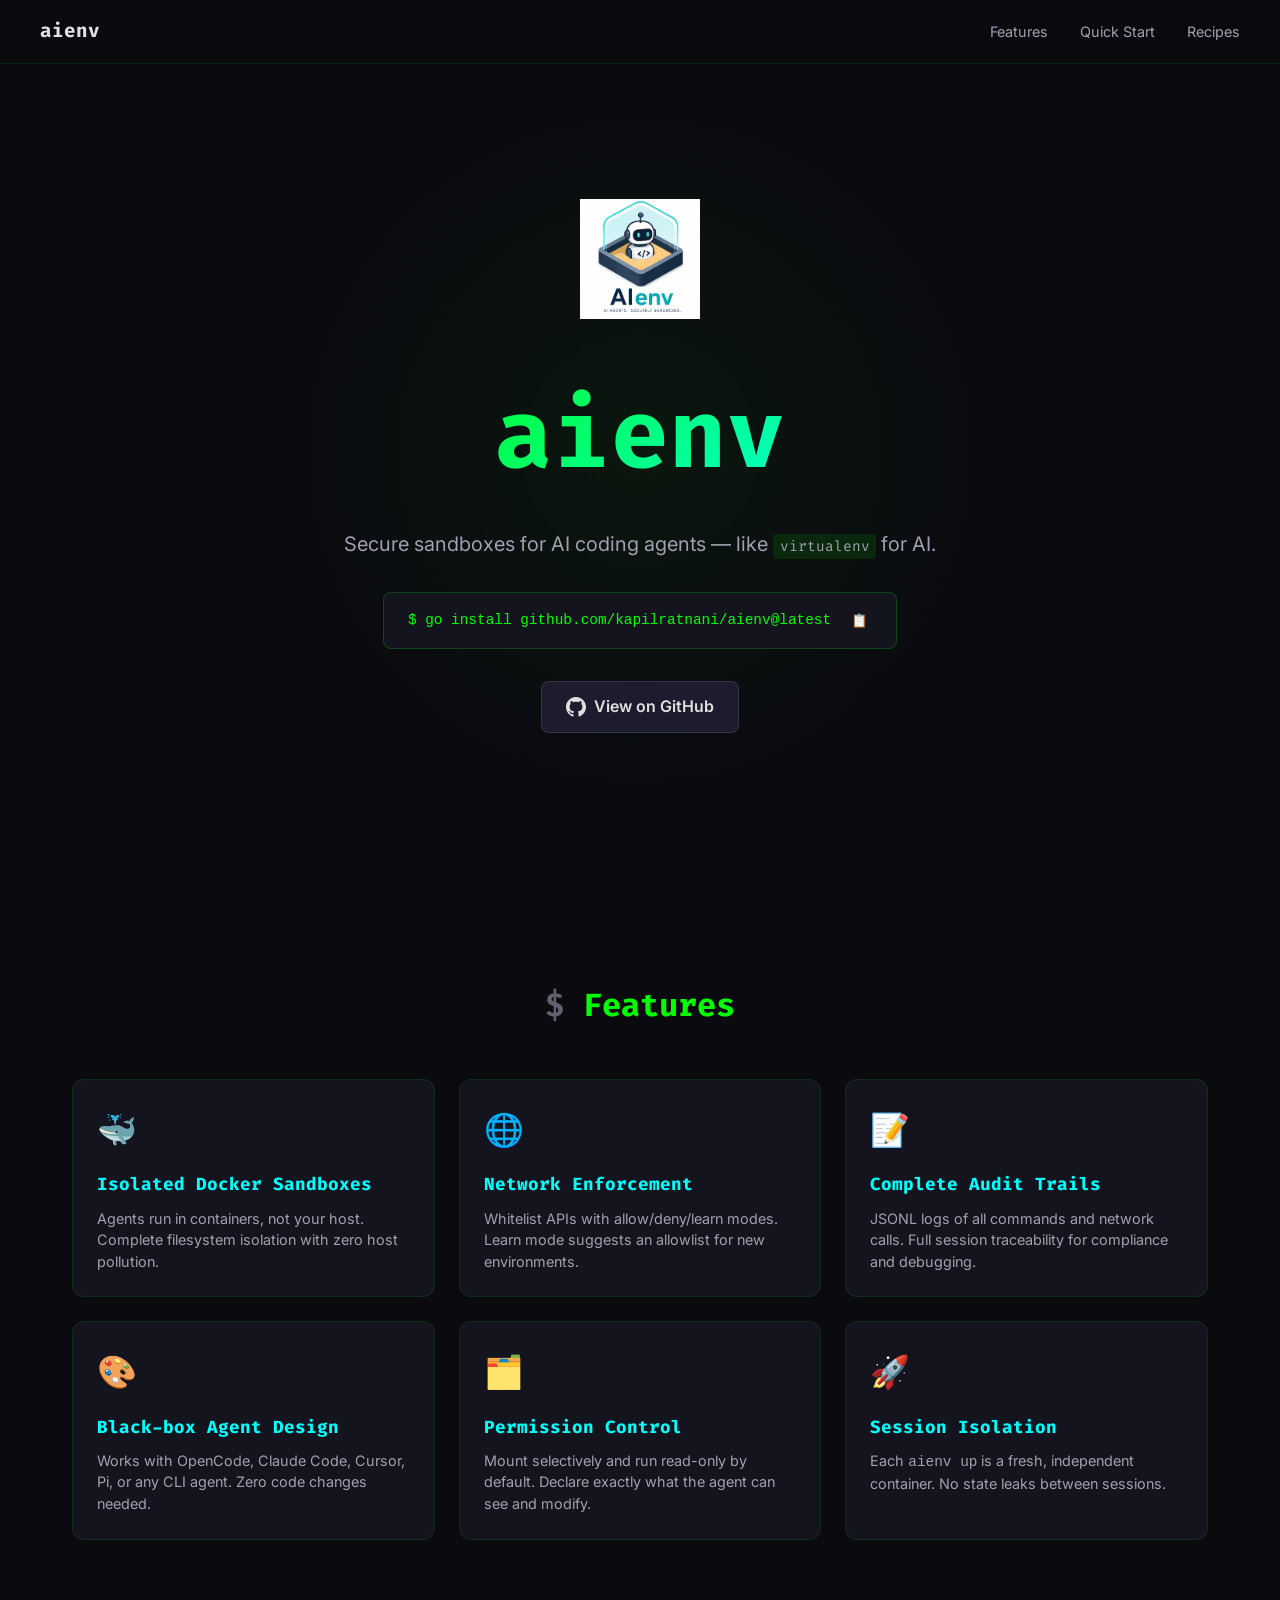
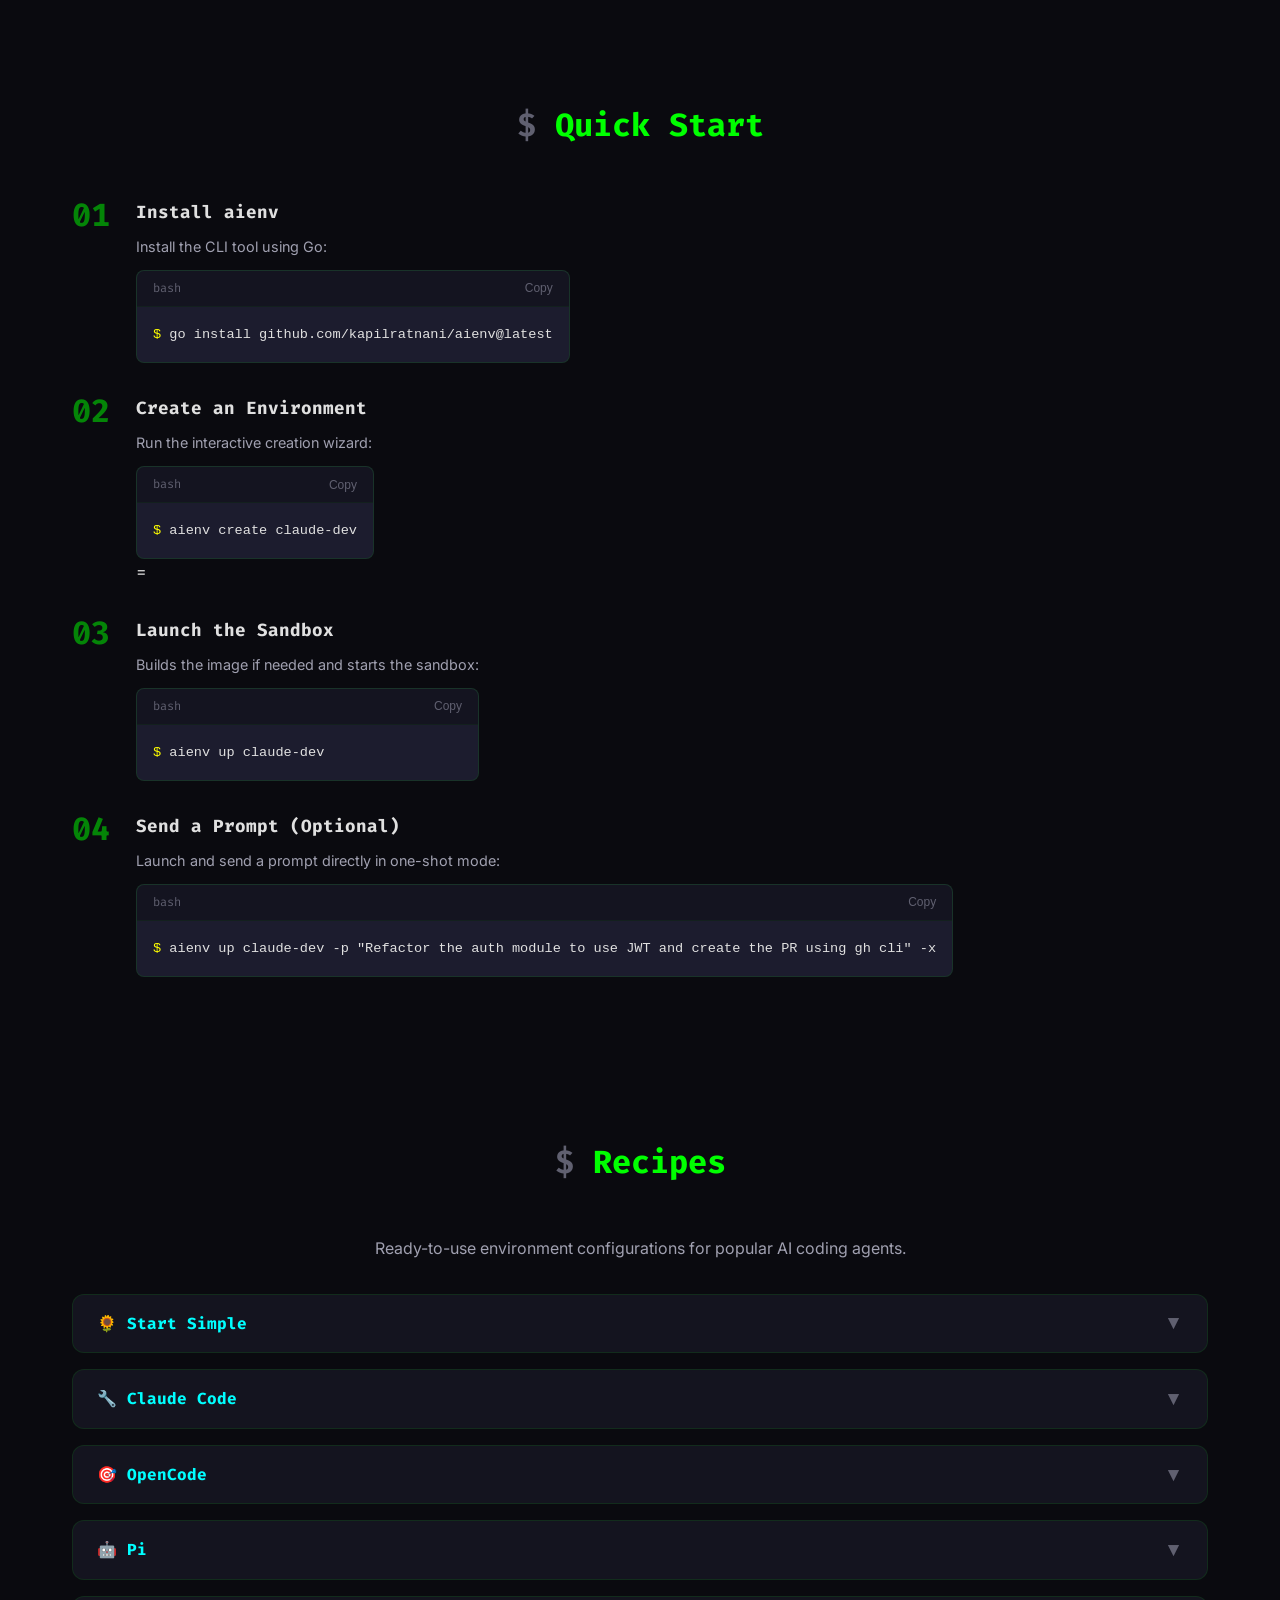
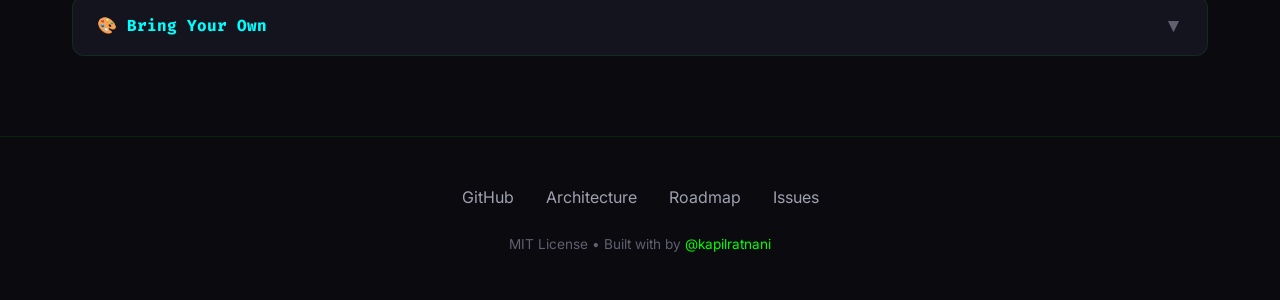
==== commit 82ba9c91: "Replace SVG logo with new PNG logo" ====
--- a/website/index.html
+++ b/website/index.html
@@ -5,7 +5,7 @@
   <meta name="viewport" content="width=device-width, initial-scale=1.0">
   <title>aienv - Secure Sandboxes for AI Coding Agents</title>
   <meta name="description" content="aienv is a Go CLI tool for managing sandboxed, permissions-controlled AI coding environments using Docker.">
-  <link rel="icon" type="image/svg+xml" href="assets/aienv-logo.svg">
+  <link rel="icon" type="image/png" href="assets/logo.png">
   <link rel="preconnect" href="https://fonts.googleapis.com">
   <link rel="preconnect" href="https://fonts.gstatic.com" crossorigin>
   <link href="https://fonts.googleapis.com/css2?family=Fira+Code:wght@400;500;700&family=Inter:wght@400;600;700&display=swap" rel="stylesheet">
@@ -17,7 +17,7 @@
   <nav>
     <div class="nav-container">
       <a href="#home" class="nav-logo">
-        <img src="assets/aienv-logo.svg" alt="aienv logo">
+        <img src="assets/logo.png" alt="aienv logo">
         aienv
       </a>
       <button class="nav-toggle" aria-label="Toggle navigation" aria-expanded="false">☰</button>
@@ -33,7 +33,7 @@
     <div class="hero-bg"></div>
     <div class="hero-content">
       <div class="hero-logo">
-        <img src="assets/aienv-logo.svg" alt="aienv logo" width="120" height="120">
+        <img src="assets/logo.png" alt="aienv logo" width="120" height="120">
       </div>
       <h1>aienv</h1>
       <p class="hero-tagline">Secure sandboxes for AI coding agents — like <code>virtualenv</code> for AI.</p>
--- a/website/css/style.css
+++ b/website/css/style.css
@@ -83,8 +83,7 @@
 }
 
 .nav-logo img {
-  width: 40px;
-  height: 40px;
+  display: none;
 }
 
 .nav-links {
@@ -141,8 +140,9 @@
 }
 
 .hero-logo {
-  width: 120px;
-  height: 120px;
+  width: 350px;
+  max-width: 90%;
+  height: auto;
   margin: 0 auto 2rem;
   animation: float 6s ease-in-out infinite;
 }
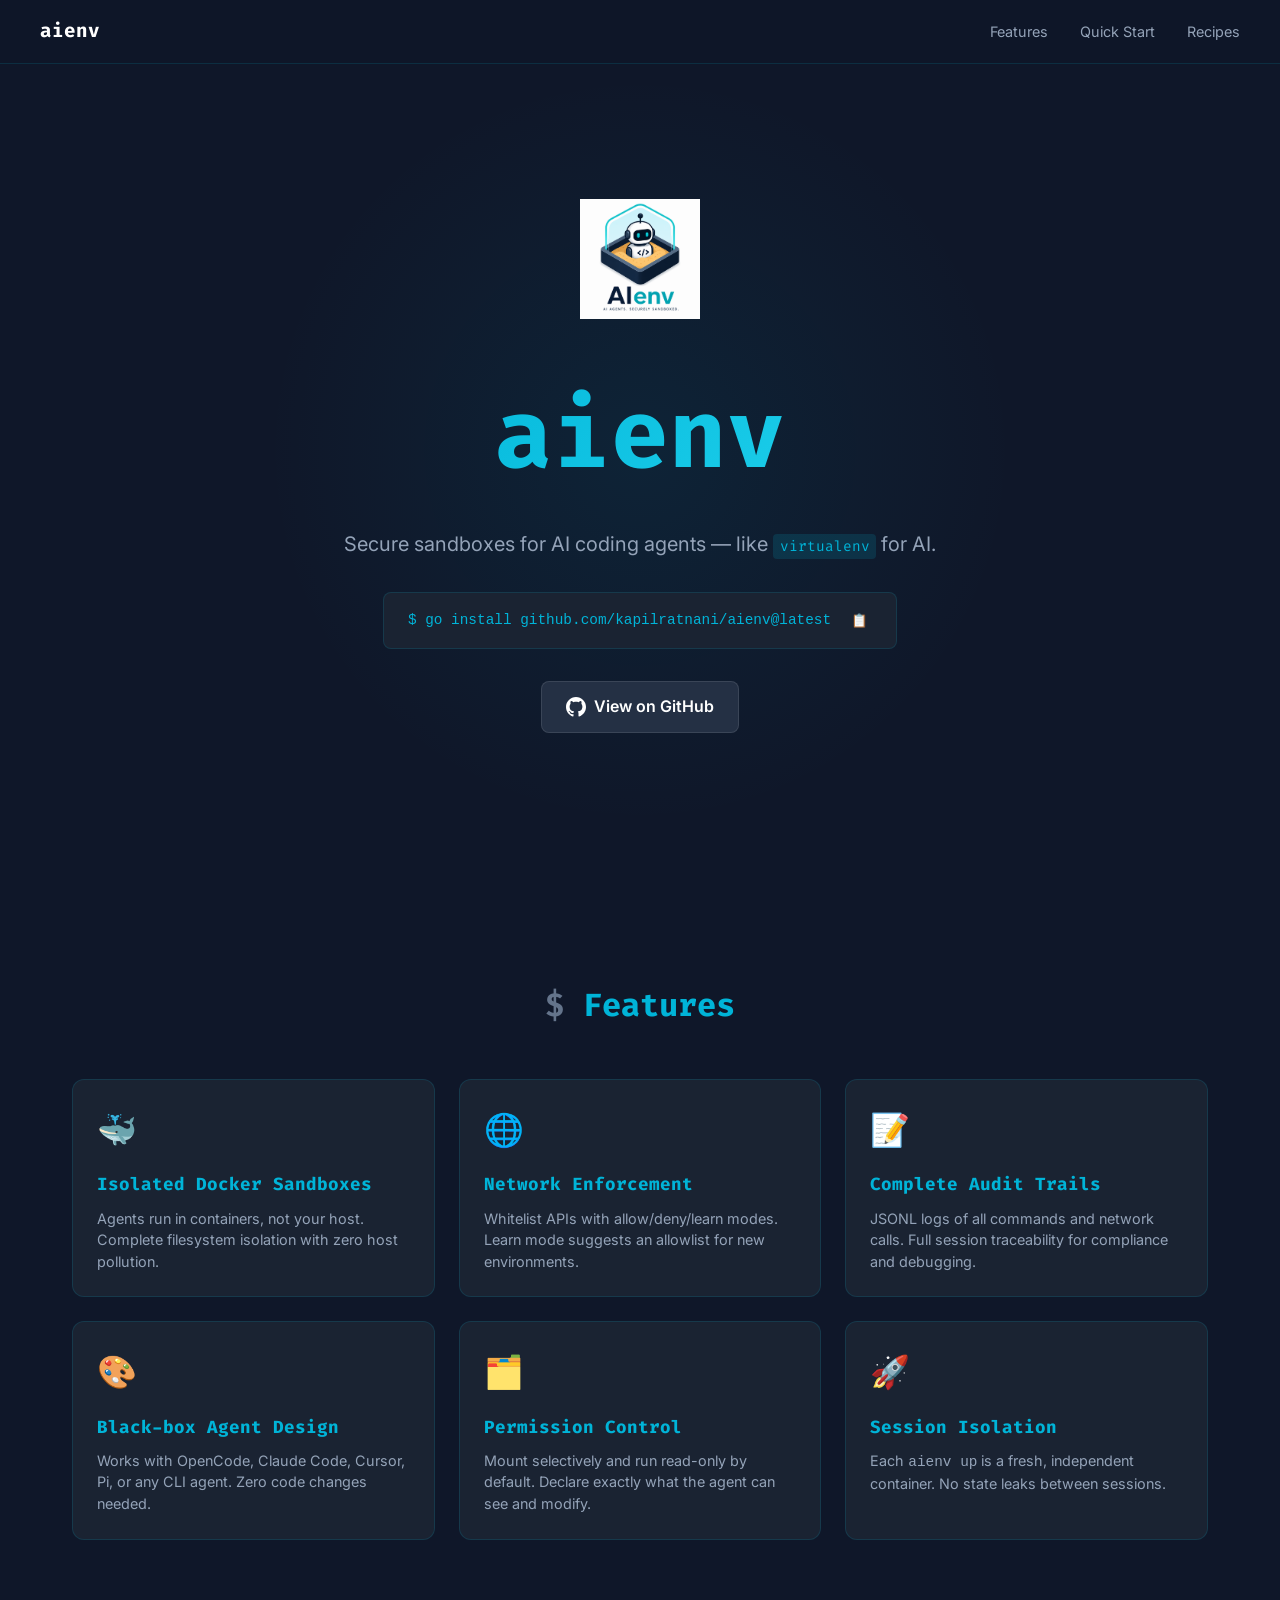
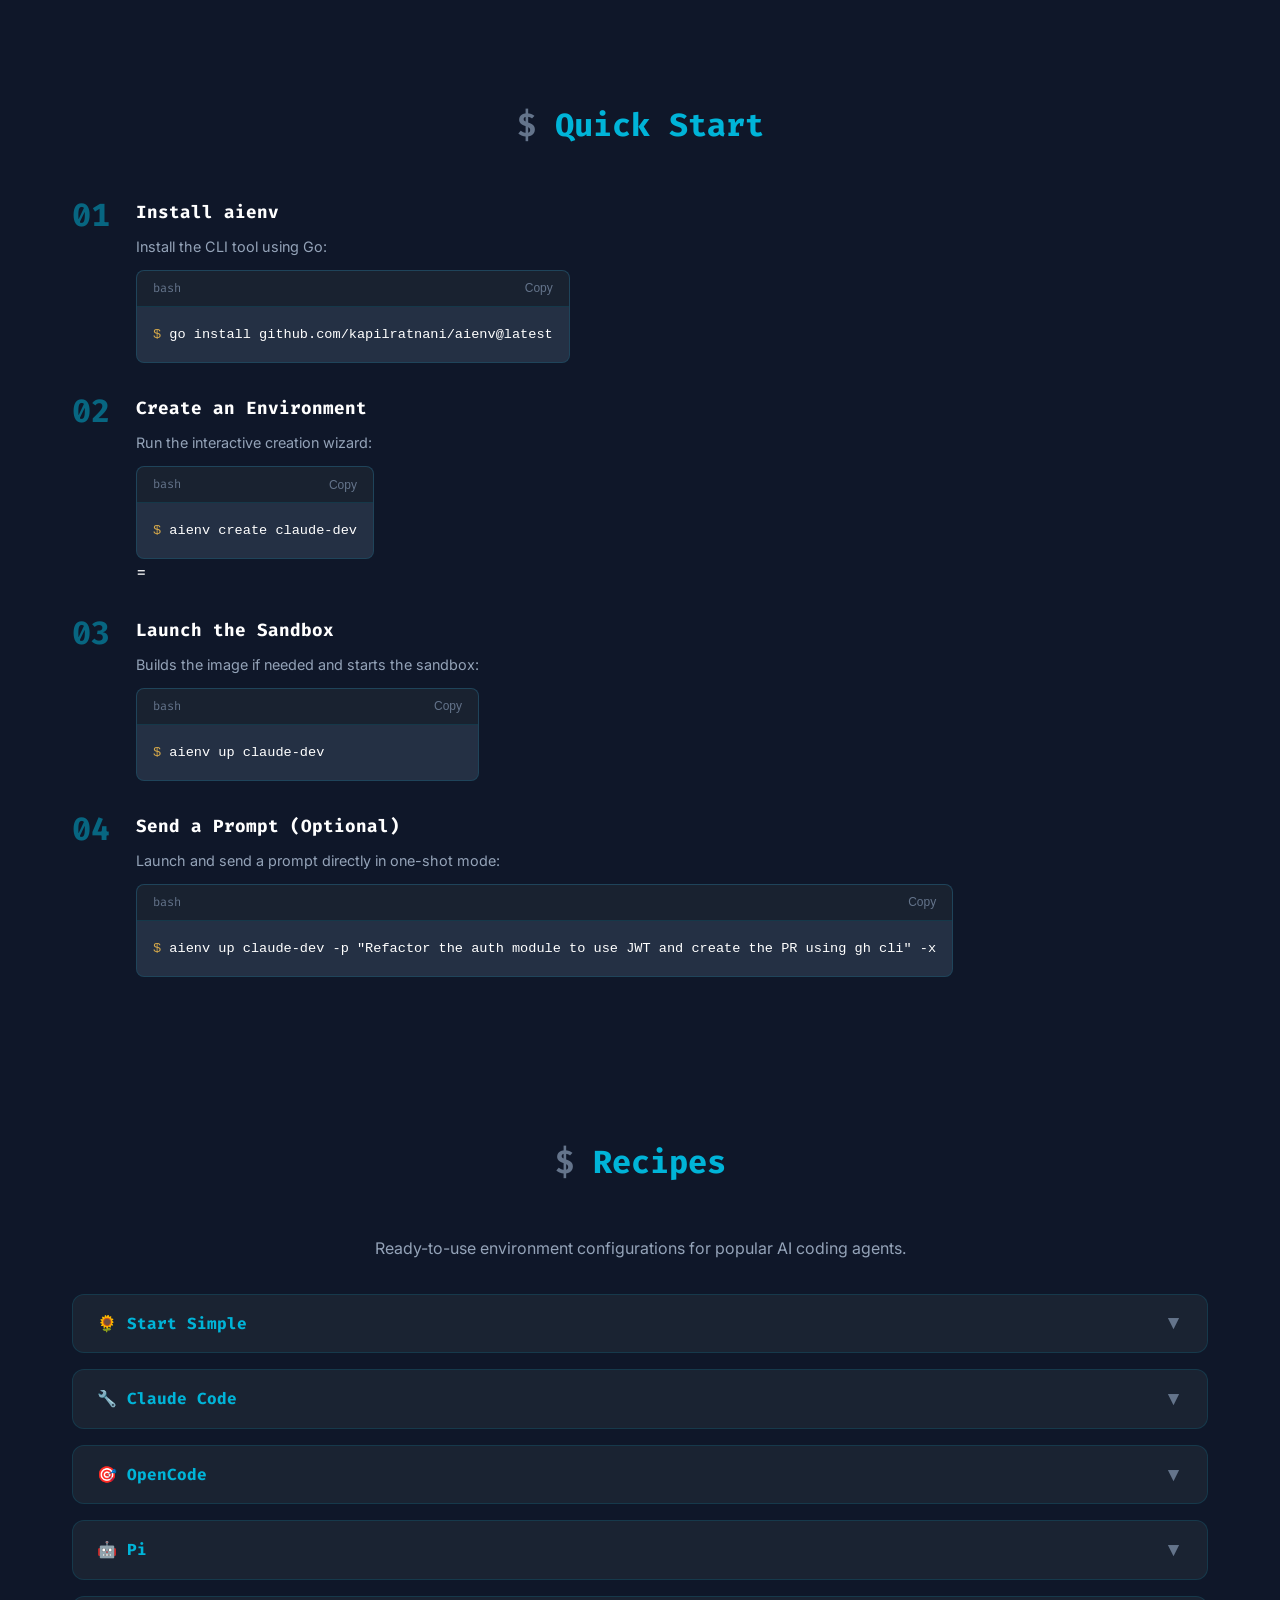
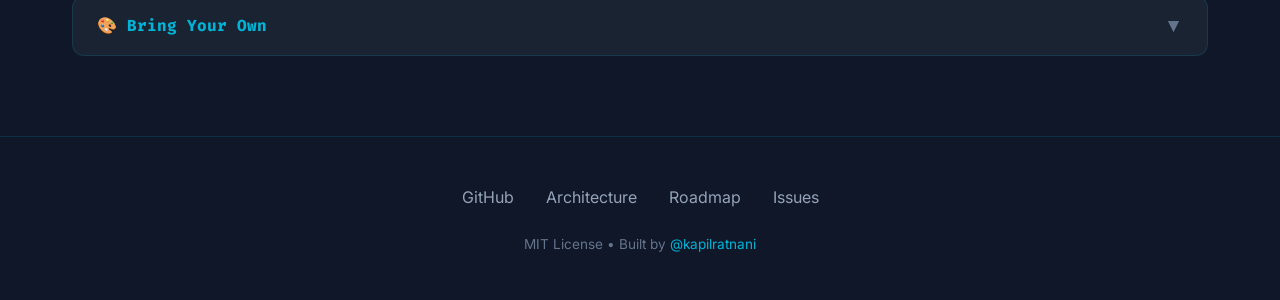
==== commit d2665e7e: "update theme" ====
--- a/website/index.html
+++ b/website/index.html
@@ -321,10 +321,10 @@
       <a href="https://github.com/kapilratnani/aienv/issues" target="_blank">Issues</a>
     </div>
     <p class="footer-copy">
-      MIT License • Built with by <a href="https://github.com/kapilratnani" target="_blank" style="color: var(--accent-green); text-decoration: none;">@kapilratnani</a>
+      MIT License • Built by <a href="https://github.com/kapilratnani" target="_blank" style="color: var(--accent-teal); text-decoration: none;">@kapilratnani</a>
     </p>
   </footer>
 
   <script src="js/main.js"></script>
 </body>
-</html>+</html>
--- a/website/css/style.css
+++ b/website/css/style.css
@@ -1,13 +1,17 @@
 :root {
-  --bg-primary: #0a0a0f;
-  --bg-secondary: #14141f;
-  --bg-tertiary: #1c1c2e;
-  --text-primary: #e0e0e0;
-  --text-secondary: #a0a0b0;
-  --text-muted: #606070;
-  --accent-green: #00ff00;
-  --accent-cyan: #00ffff;
-  --accent-yellow: #ffff00;
+  /* Logo-inspired color palette */
+  --bg-primary: #0F1729;
+  --bg-secondary: #1A2332;
+  --bg-tertiary: #243044;
+  --text-primary: #FFFFFF;
+  --text-secondary: #94A3B8;
+  --text-muted: #64748B;
+  --accent-teal: #00B4D8;
+  --accent-cyan: #22D3EE;
+  --accent-amber: #D4A84B;
+  --accent-green: #00B4D8;
+  --accent-yellow: #D4A84B;
+  --border-color: rgba(0, 180, 216, 0.15);
   --font-mono: 'Fira Code', 'JetBrains Mono', monospace;
   --font-sans: 'Inter', -apple-system, BlinkMacSystemFont, sans-serif;
 }
@@ -48,7 +52,7 @@
 }
 
 ::-webkit-scrollbar-thumb:hover {
-  background: var(--accent-green);
+  background: var(--accent-teal);
 }
 
 nav {
@@ -56,11 +60,11 @@
   top: 0;
   left: 0;
   right: 0;
-  background: rgba(10, 10, 15, 0.9);
+  background: rgba(15, 23, 41, 0.95);
   backdrop-filter: blur(10px);
   z-index: 1000;
   padding: 1rem 2rem;
-  border-bottom: 1px solid rgba(0, 255, 0, 0.1);
+  border-bottom: 1px solid var(--border-color);
 }
 
 .nav-container {
@@ -100,7 +104,7 @@
 }
 
 .nav-links a:hover {
-  color: var(--accent-green);
+  color: var(--accent-teal);
 }
 
 .nav-toggle {
@@ -129,7 +133,7 @@
   left: 0;
   right: 0;
   bottom: 0;
-  background: radial-gradient(circle at 50% 50%, rgba(0, 255, 0, 0.05) 0%, transparent 50%);
+  background: radial-gradient(circle at 50% 50%, rgba(0, 180, 216, 0.08) 0%, transparent 50%);
   pointer-events: none;
 }
 
@@ -157,7 +161,7 @@
   font-size: clamp(3rem, 8vw, 6rem);
   font-weight: 700;
   margin-bottom: 1rem;
-  background: linear-gradient(135deg, var(--accent-green), var(--accent-cyan));
+  background: linear-gradient(135deg, var(--accent-teal), var(--accent-cyan));
   -webkit-background-clip: text;
   -webkit-text-fill-color: transparent;
   background-clip: text;
@@ -173,11 +177,12 @@
 }
 
 .hero-tagline code {
-  background: rgba(0, 255, 0, 0.1);
+  background: rgba(0, 180, 216, 0.15);
   padding: 0.2rem 0.4rem;
   border-radius: 4px;
   font-family: var(--font-mono);
   font-size: 0.9rem;
+  color: var(--accent-teal);
 }
 
 .install-command {
@@ -185,7 +190,7 @@
   align-items: center;
   gap: 1rem;
   background: var(--bg-secondary);
-  border: 1px solid rgba(0, 255, 0, 0.2);
+  border: 1px solid var(--border-color);
   border-radius: 8px;
   padding: 1rem 1.5rem;
   font-family: var(--font-mono);
@@ -203,7 +208,7 @@
   left: -100%;
   width: 100%;
   height: 100%;
-  background: linear-gradient(90deg, transparent, rgba(0, 255, 0, 0.05), transparent);
+  background: linear-gradient(90deg, transparent, rgba(0, 180, 216, 0.08), transparent);
   animation: shimmer 3s infinite;
 }
 
@@ -213,7 +218,7 @@
 }
 
 .install-command code {
-  color: var(--accent-green);
+  color: var(--accent-teal);
   white-space: nowrap;
 }
 
@@ -228,7 +233,7 @@
 }
 
 .install-command button:hover {
-  color: var(--accent-green);
+  color: var(--accent-teal);
 }
 
 .github-btn {
@@ -247,8 +252,8 @@
 
 .github-btn:hover {
   background: var(--bg-secondary);
-  border-color: var(--accent-green);
-  color: var(--accent-green);
+  border-color: var(--accent-teal);
+  color: var(--accent-teal);
 }
 
 section {
@@ -262,7 +267,7 @@
   font-size: 2rem;
   margin-bottom: 3rem;
   text-align: center;
-  color: var(--accent-green);
+  color: var(--accent-teal);
 }
 
 .section-title::before {
@@ -278,7 +283,7 @@
 
 .feature-card {
   background: var(--bg-secondary);
-  border: 1px solid rgba(0, 255, 0, 0.1);
+  border: 1px solid var(--border-color);
   border-radius: 12px;
   padding: 1.5rem;
   transition: all 0.3s ease;
@@ -293,7 +298,7 @@
   left: 0;
   right: 0;
   height: 2px;
-  background: linear-gradient(90deg, var(--accent-green), var(--accent-cyan));
+  background: linear-gradient(90deg, var(--accent-teal), var(--accent-cyan));
   transform: scaleX(0);
   transition: transform 0.3s ease;
 }
@@ -303,9 +308,9 @@
 }
 
 .feature-card:hover {
-  border-color: rgba(0, 255, 0, 0.3);
+  border-color: rgba(0, 180, 216, 0.4);
   transform: translateY(-2px);
-  box-shadow: 0 10px 30px rgba(0, 255, 0, 0.05);
+  box-shadow: 0 10px 30px rgba(0, 180, 216, 0.1);
 }
 
 .feature-icon {
@@ -318,7 +323,7 @@
   font-family: var(--font-mono);
   font-size: 1.1rem;
   margin-bottom: 0.5rem;
-  color: var(--accent-cyan);
+  color: var(--accent-teal);
 }
 
 .feature-card p {
@@ -343,7 +348,7 @@
   font-family: var(--font-mono);
   font-size: 2rem;
   font-weight: 700;
-  color: var(--accent-green);
+  color: var(--accent-teal);
   opacity: 0.5;
   line-height: 1;
   min-width: 40px;
@@ -364,7 +369,7 @@
 
 .code-block {
   background: var(--bg-tertiary);
-  border: 1px solid rgba(0, 255, 0, 0.1);
+  border: 1px solid var(--border-color);
   border-radius: 8px;
   overflow: hidden;
   position: relative;
@@ -376,7 +381,7 @@
   align-items: center;
   padding: 0.5rem 1rem;
   background: rgba(0, 0, 0, 0.3);
-  border-bottom: 1px solid rgba(0, 255, 0, 0.05);
+  border-bottom: 1px solid var(--border-color);
 }
 
 .code-header span {
@@ -395,7 +400,7 @@
 }
 
 .code-header button:hover {
-  color: var(--accent-green);
+  color: var(--accent-teal);
 }
 
 .code-block pre {
@@ -411,9 +416,9 @@
 }
 
 .code-block .comment { color: var(--text-muted); }
-.code-block .keyword { color: var(--accent-cyan); }
-.code-block .string { color: var(--accent-green); }
-.code-block .prompt { color: var(--accent-yellow); user-select: none; }
+.code-block .keyword { color: var(--accent-teal); }
+.code-block .string { color: var(--accent-amber); }
+.code-block .prompt { color: var(--accent-amber); user-select: none; }
 
 .recipes-list {
   display: flex;
@@ -423,7 +428,7 @@
 
 .recipe-item {
   background: var(--bg-secondary);
-  border: 1px solid rgba(0, 255, 0, 0.1);
+  border: 1px solid var(--border-color);
   border-radius: 12px;
   overflow: hidden;
 }
@@ -438,13 +443,13 @@
 }
 
 .recipe-header:hover {
-  background: rgba(0, 255, 0, 0.02);
+  background: rgba(0, 180, 216, 0.05);
 }
 
 .recipe-header h3 {
   font-family: var(--font-mono);
   font-size: 1rem;
-  color: var(--accent-cyan);
+  color: var(--accent-teal);
 }
 
 .recipe-toggle {
@@ -488,7 +493,7 @@
   align-items: flex-start;
   padding: 1.5rem;
   background: var(--bg-secondary);
-  border-left: 3px solid var(--accent-green);
+  border-left: 3px solid var(--accent-teal);
   margin-bottom: 0;
   position: relative;
   transition: all 0.3s ease;
@@ -496,7 +501,7 @@
 
 .flow-step:hover {
   background: var(--bg-tertiary);
-  border-left-color: var(--accent-cyan);
+  border-left-color: var(--accent-teal);
 }
 
 .flow-step::after {
@@ -504,7 +509,7 @@
   position: absolute;
   bottom: -1.5rem;
   left: 1rem;
-  color: var(--accent-green);
+  color: var(--accent-teal);
   font-size: 1.5rem;
   opacity: 0.5;
 }
@@ -517,7 +522,7 @@
   font-family: var(--font-mono);
   font-size: 1.5rem;
   font-weight: 700;
-  color: var(--accent-green);
+  color: var(--accent-teal);
   min-width: 40px;
   text-align: center;
 }
@@ -535,15 +540,16 @@
 }
 
 .flow-content code {
-  background: rgba(0, 255, 0, 0.1);
+  background: rgba(0, 180, 216, 0.15);
   padding: 0.2rem 0.4rem;
   border-radius: 4px;
   font-family: var(--font-mono);
   font-size: 0.85rem;
+  color: var(--accent-teal);
 }
 
 footer {
-  border-top: 1px solid rgba(0, 255, 0, 0.1);
+  border-top: 1px solid var(--border-color);
   padding: 3rem 2rem;
   text-align: center;
 }
@@ -563,7 +569,7 @@
 }
 
 .footer-links a:hover {
-  color: var(--accent-green);
+  color: var(--accent-teal);
 }
 
 .footer-copy {
@@ -592,7 +598,7 @@
     background: var(--bg-secondary);
     flex-direction: column;
     padding: 1rem;
-    border-bottom: 1px solid rgba(0, 255, 0, 0.1);
+    border-bottom: 1px solid var(--border-color);
   }
 
   .nav-links.active {
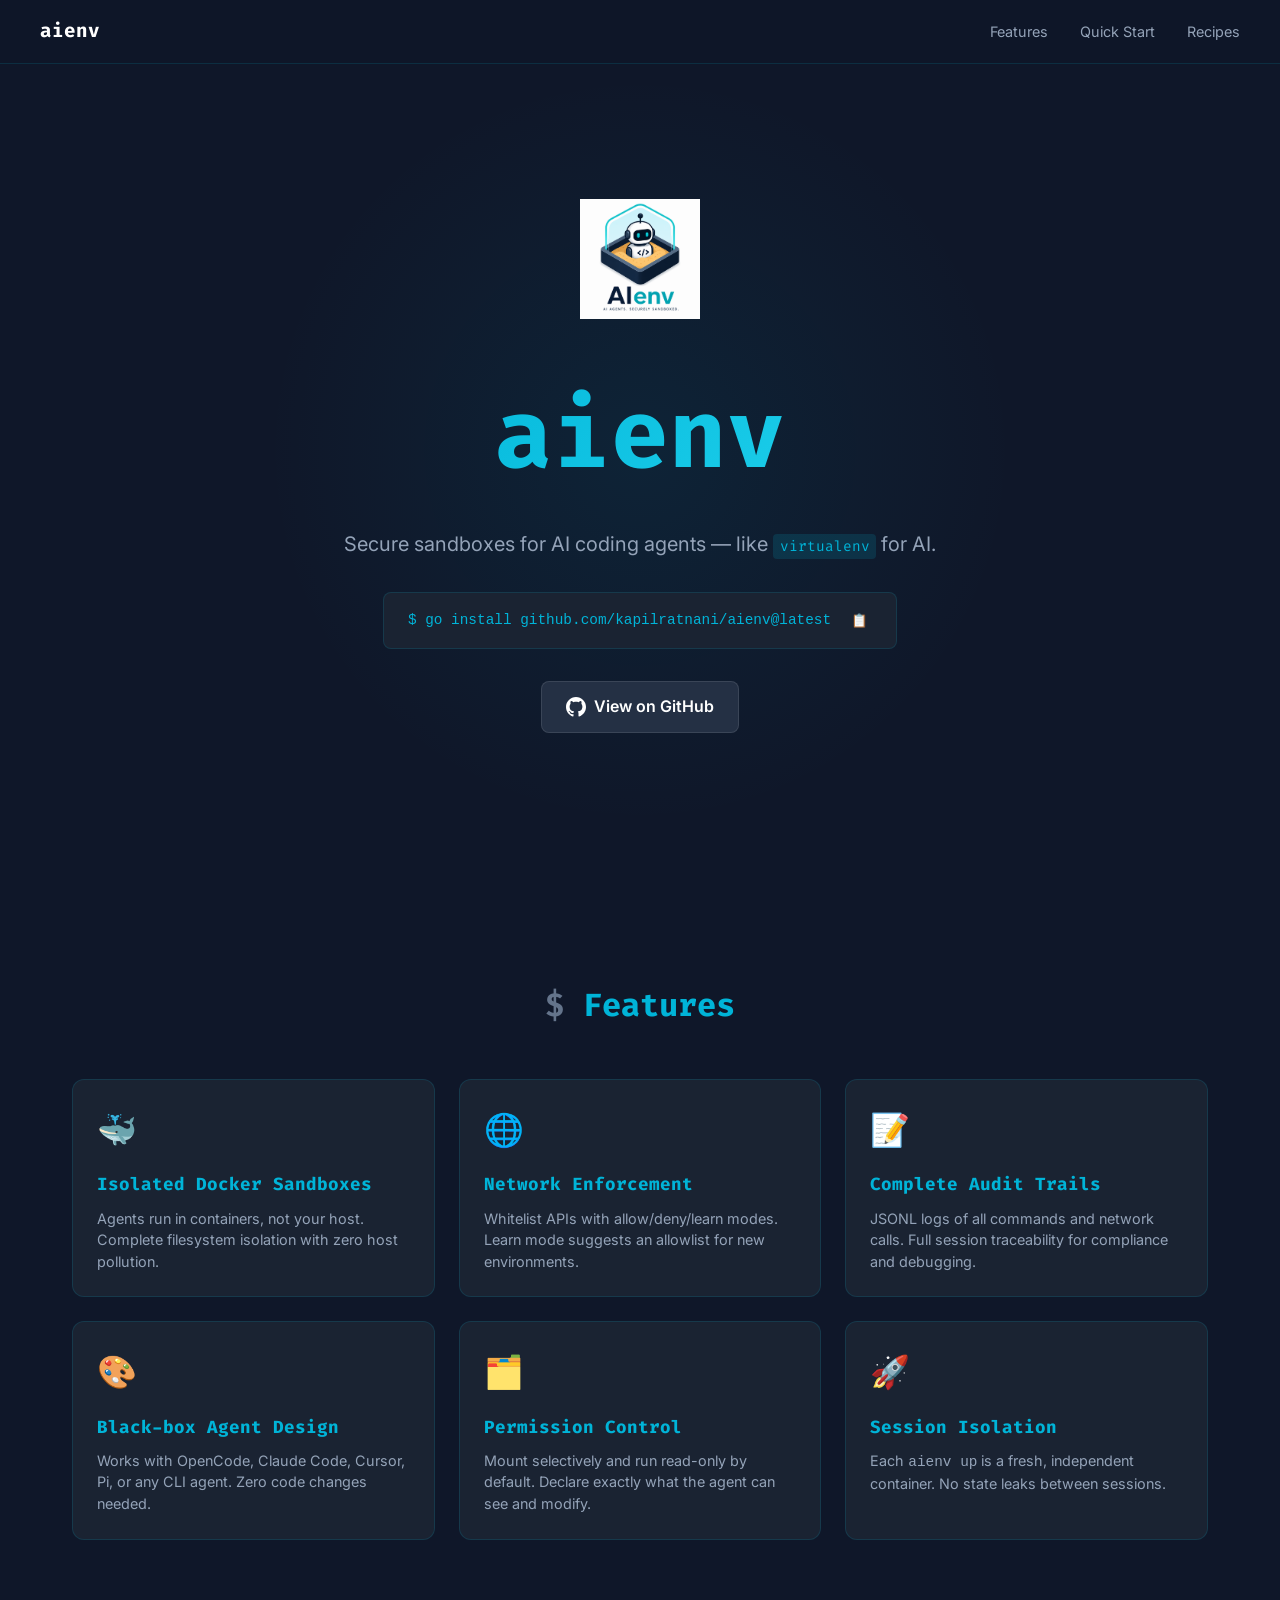
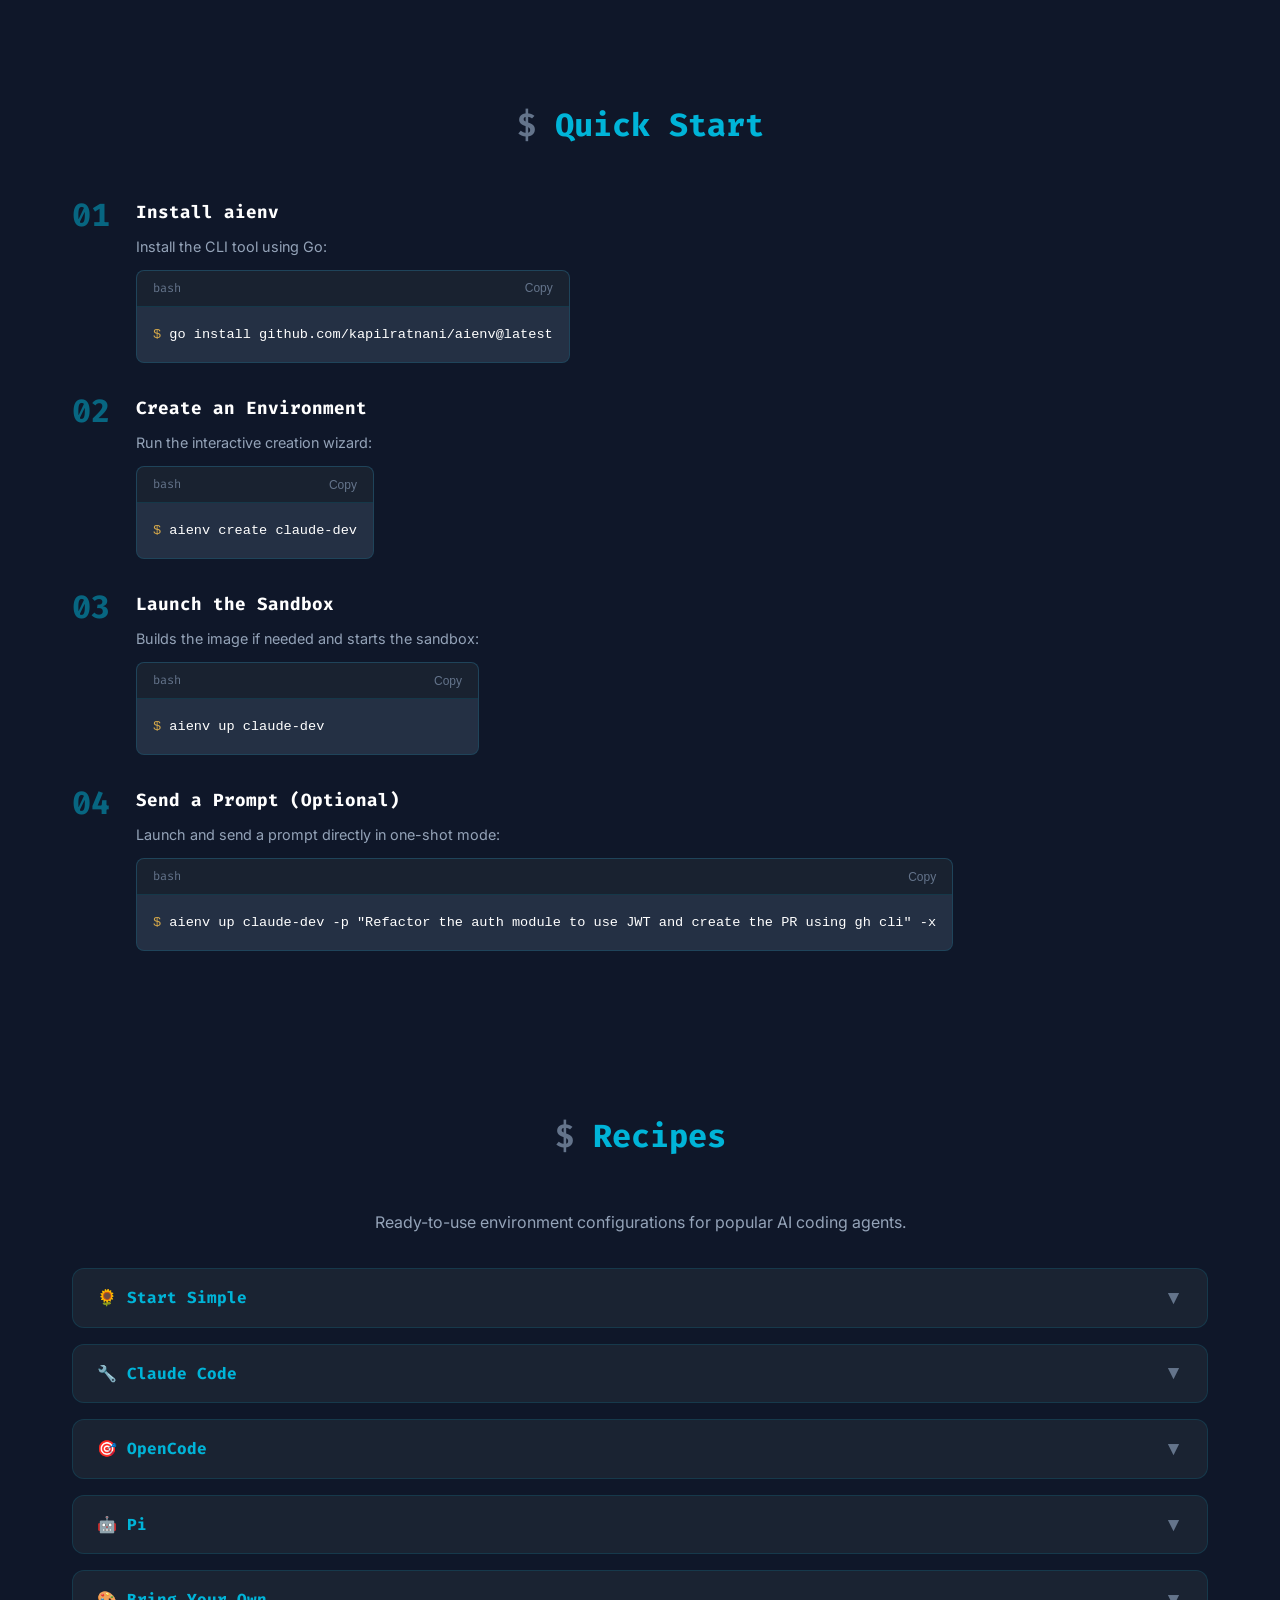
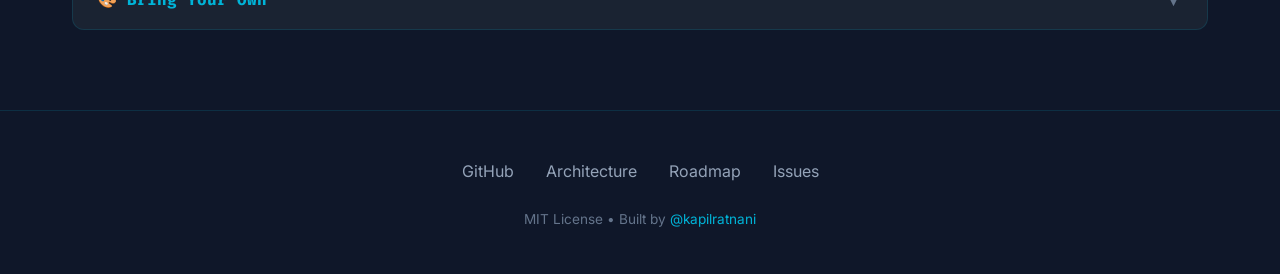
==== commit e3eef219: "fix stray char" ====
--- a/website/index.html
+++ b/website/index.html
@@ -6,6 +6,27 @@
   <title>aienv - Secure Sandboxes for AI Coding Agents</title>
   <meta name="description" content="aienv is a Go CLI tool for managing sandboxed, permissions-controlled AI coding environments using Docker.">
   <link rel="icon" type="image/png" href="assets/logo.png">
+
+  <!-- SEO -->
+  <meta name="keywords" content="AI sandbox, AI coding agent, agent sandboxing, Docker sandbox, code agent isolation, Claude Code sandbox, OpenCode, AI agent security, sandboxed development environment, AI coding tool">
+  <meta name="author" content="Kapil Ratnani">
+  <link rel="canonical" href="https://kapilratnani.github.io/aienv/">
+  <meta name="robots" content="index, follow">
+
+  <!-- Open Graph -->
+  <meta property="og:title" content="aienv - Secure Sandboxes for AI Coding Agents">
+  <meta property="og:description" content="aienv is a Go CLI tool for managing sandboxed, permissions-controlled AI coding environments using Docker. Like virtualenv for AI.">
+  <meta property="og:url" content="https://kapilratnani.github.io/aienv/">
+  <meta property="og:type" content="website">
+  <meta property="og:image" content="https://kapilratnani.github.io/aienv/assets/logo.png">
+  <meta property="og:site_name" content="aienv">
+
+  <!-- Twitter Card -->
+  <meta name="twitter:card" content="summary_large_image">
+  <meta name="twitter:title" content="aienv - Secure Sandboxes for AI Coding Agents">
+  <meta name="twitter:description" content="aienv is a Go CLI tool for managing sandboxed, permissions-controlled AI coding environments using Docker. Like virtualenv for AI.">
+  <meta name="twitter:image" content="https://kapilratnani.github.io/aienv/assets/logo.png">
+
   <link rel="preconnect" href="https://fonts.googleapis.com">
   <link rel="preconnect" href="https://fonts.gstatic.com" crossorigin>
   <link href="https://fonts.googleapis.com/css2?family=Fira+Code:wght@400;500;700&family=Inter:wght@400;600;700&display=swap" rel="stylesheet">
@@ -121,7 +142,8 @@
               <button class="copy-btn">Copy</button>
             </div>
             <pre><code><span class="prompt">$</span> aienv create claude-dev</code></pre>
-          </div>=        </div>
+          </div>        
+        </div>
       </div>
       
       <div class="step fade-in">
